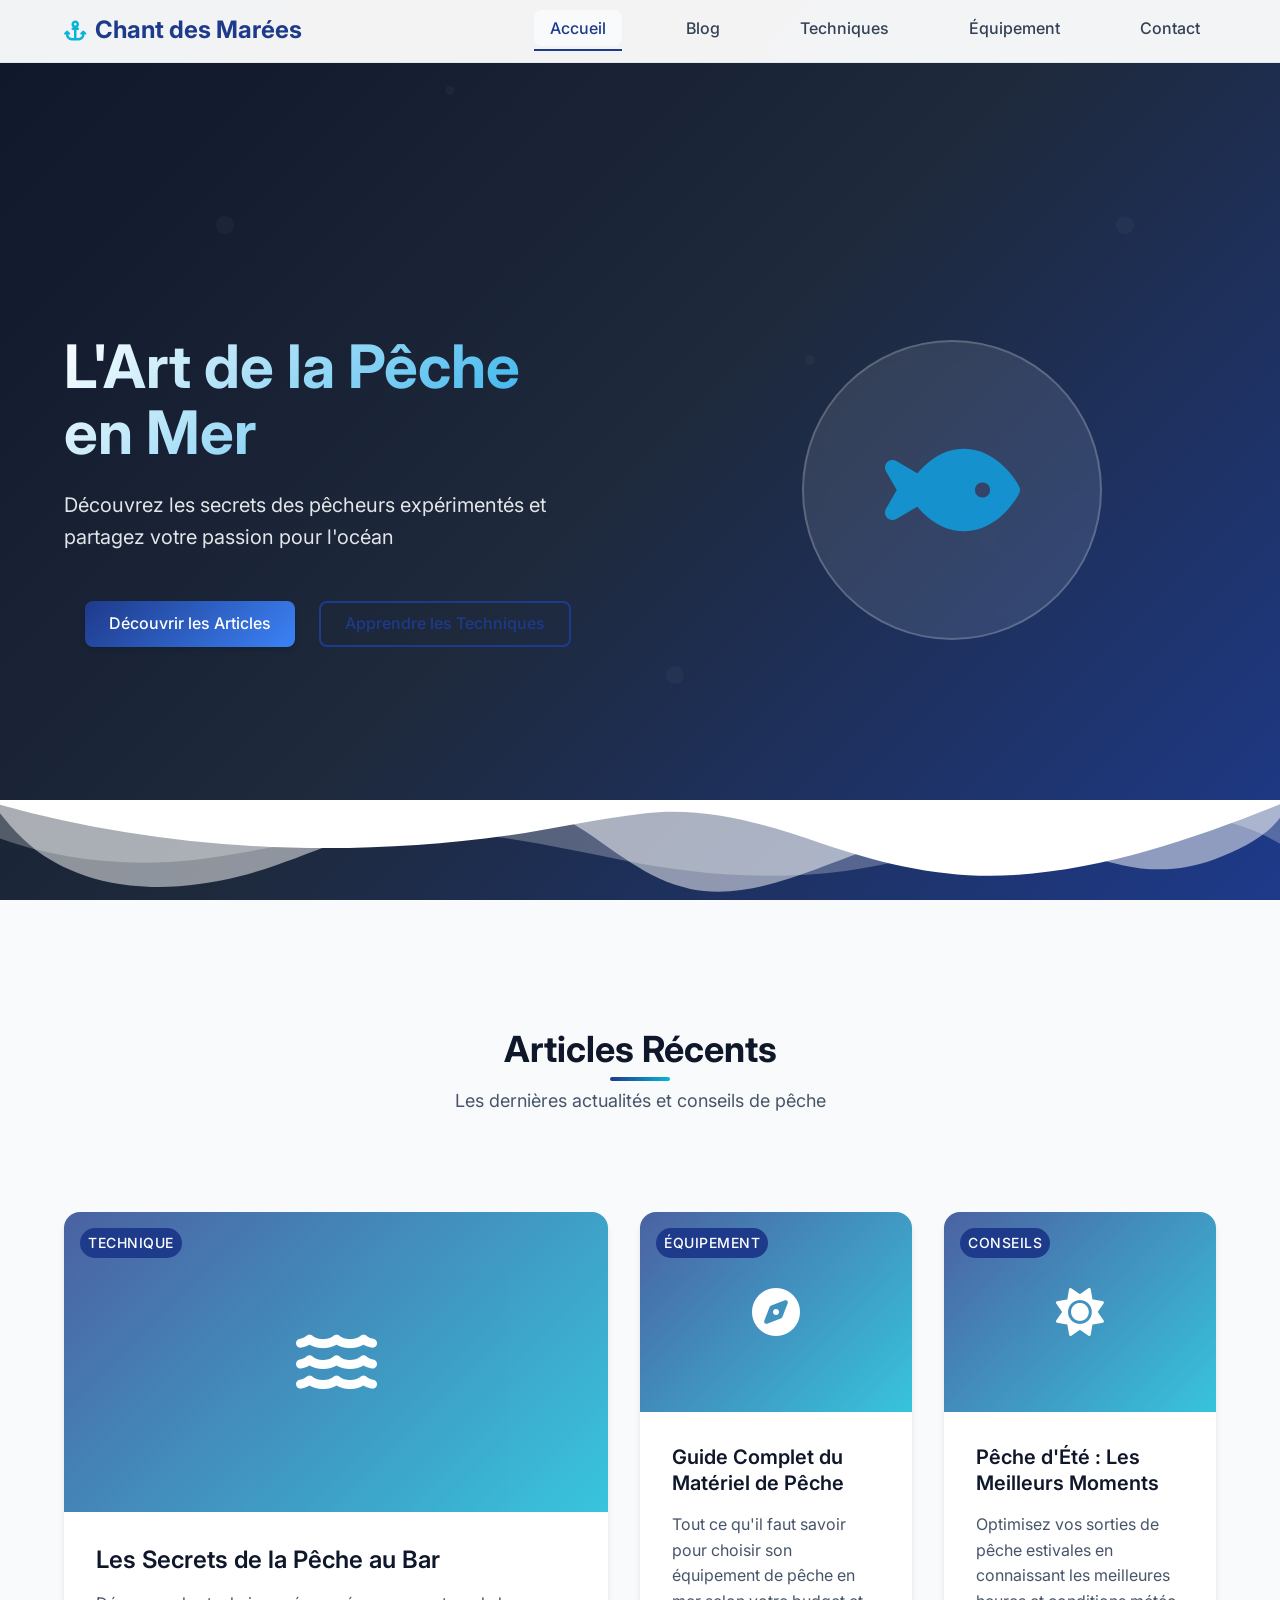
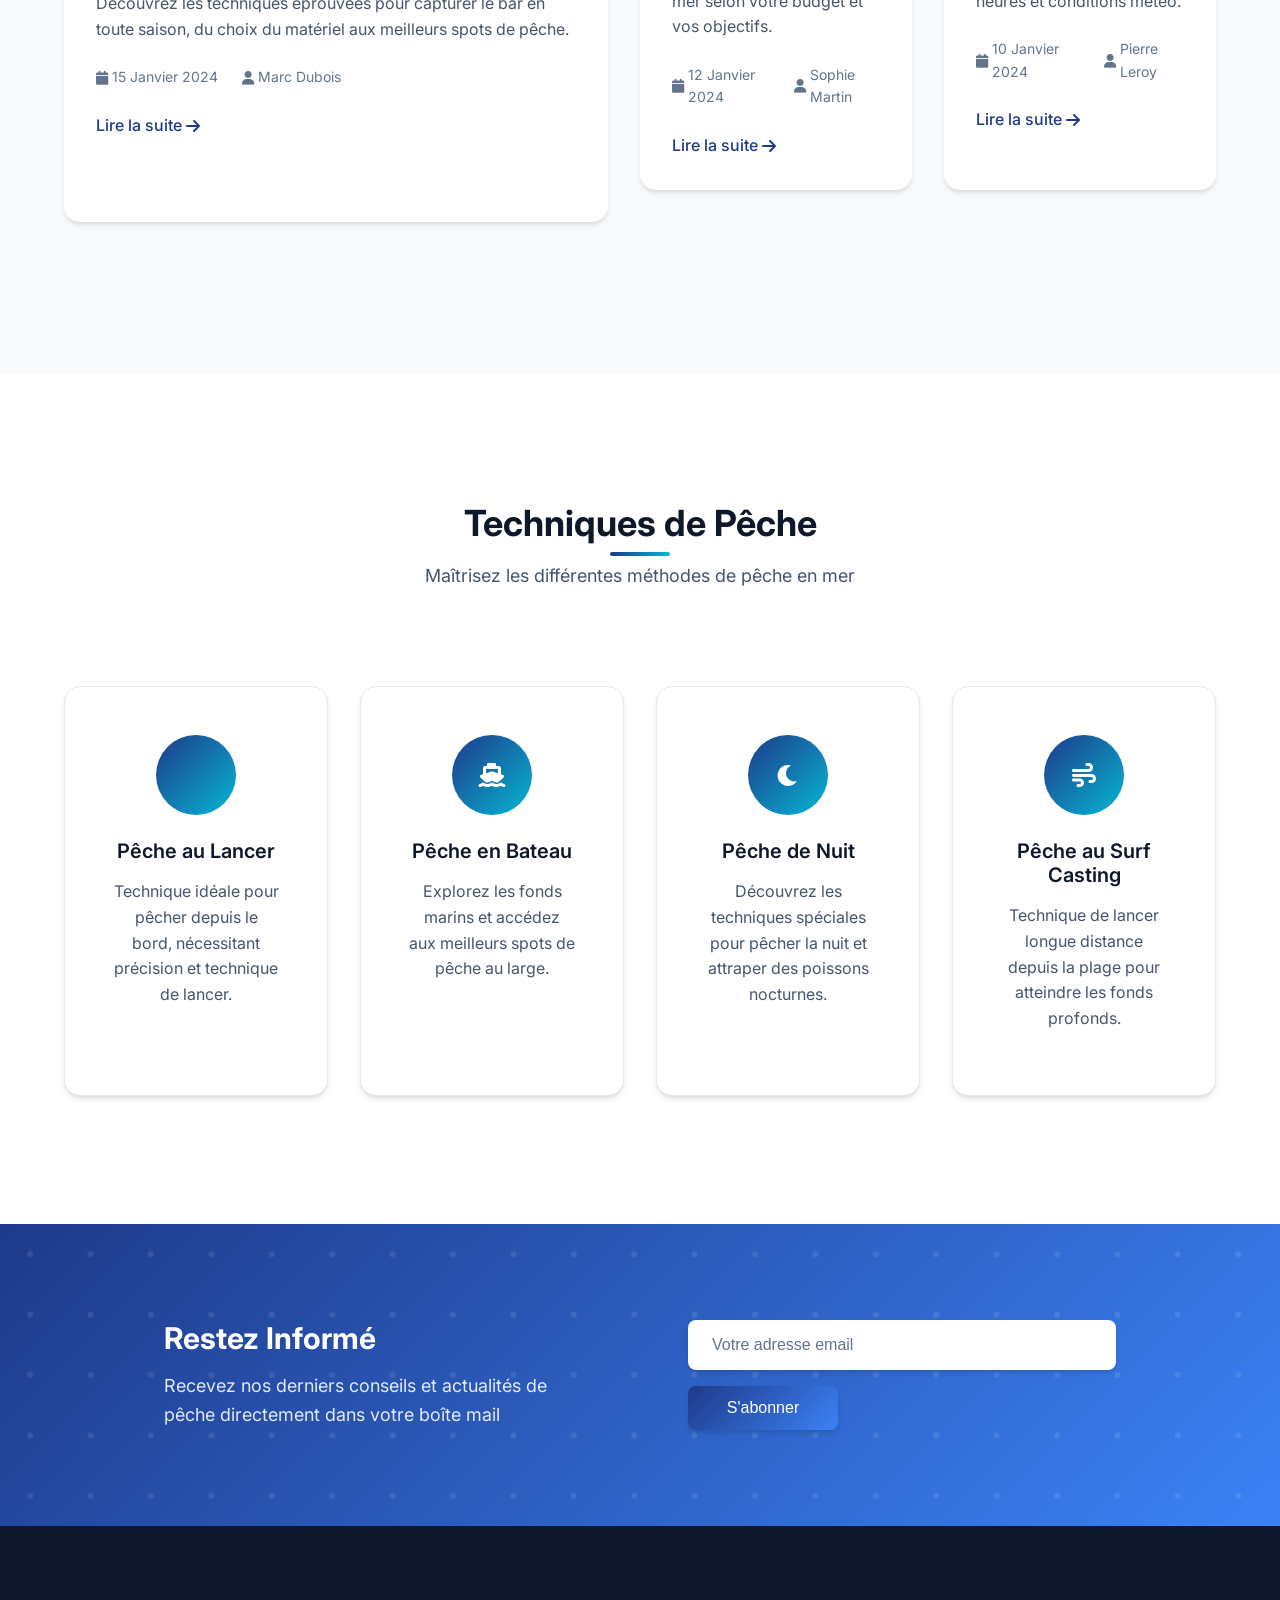
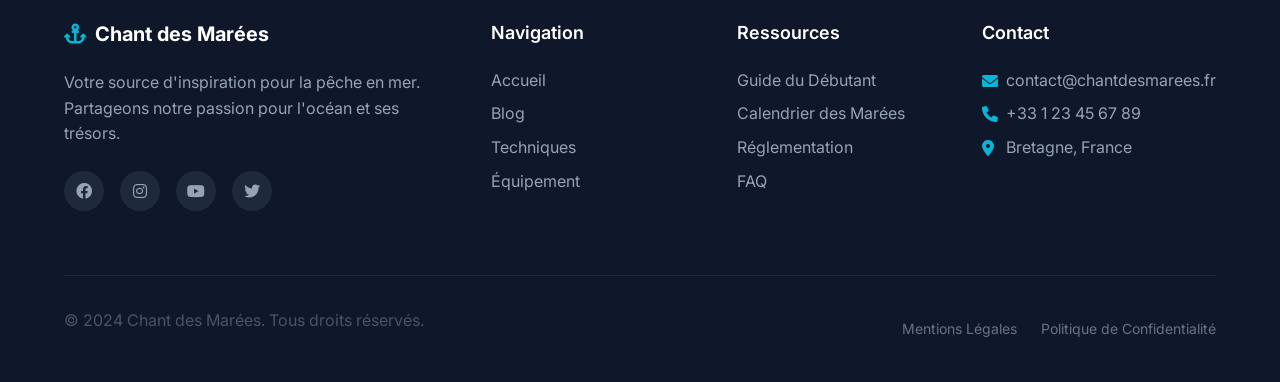
==== index.html @ 3571089d "feat: add simple blog page" ====
<!DOCTYPE html>
<html lang="fr">
<head>
    <meta charset="UTF-8">
    <meta name="viewport" content="width=device-width, initial-scale=1.0">
    <title>Chant des Marées - Blog de Pêche</title>
    <meta name="description" content="Découvrez les secrets de la pêche en mer avec Chant des Marées. Conseils, techniques et récits de pêche pour tous les passionnés.">
    <link rel="stylesheet" href="css/main.css">
    <link rel="stylesheet" href="css/components.css">
    <link rel="stylesheet" href="css/responsive.css">
    <link href="https://fonts.googleapis.com/css2?family=Inter:wght@300;400;500;600;700&display=swap" rel="stylesheet">
    <link rel="stylesheet" href="https://cdnjs.cloudflare.com/ajax/libs/font-awesome/6.0.0/css/all.min.css">
</head>
<body>
    <!-- Header -->
    <header class="header">
        <nav class="navbar">
            <div class="nav-container">
                <div class="nav-logo">
                    <h1><i class="fas fa-anchor"></i> Chant des Marées</h1>
                </div>
                <ul class="nav-menu">
                    <li class="nav-item">
                        <a href="#accueil" class="nav-link active">Accueil</a>
                    </li>
                    <li class="nav-item">
                        <a href="blog.html" class="nav-link">Blog</a>
                    </li>
                    <li class="nav-item">
                        <a href="#techniques" class="nav-link">Techniques</a>
                    </li>
                    <li class="nav-item">
                        <a href="#equipement" class="nav-link">Équipement</a>
                    </li>
                    <li class="nav-item">
                        <a href="#contact" class="nav-link">Contact</a>
                    </li>
                </ul>
                <div class="hamburger">
                    <span class="bar"></span>
                    <span class="bar"></span>
                    <span class="bar"></span>
                </div>
            </div>
        </nav>
    </header>

    <!-- Hero Section -->
    <section id="accueil" class="hero">
        <div class="hero-content">
            <div class="hero-text">
                <h2 class="hero-title">L'Art de la Pêche en Mer</h2>
                <p class="hero-subtitle">Découvrez les secrets des pêcheurs expérimentés et partagez votre passion pour l'océan</p>
                <div class="hero-buttons">
                    <a href="#articles" class="btn btn-primary">Découvrir les Articles</a>
                    <a href="#techniques" class="btn btn-secondary">Apprendre les Techniques</a>
                </div>
            </div>
            <div class="hero-image">
                <div class="hero-placeholder">
                    <i class="fas fa-fish"></i>
                </div>
            </div>
        </div>
        <div class="hero-waves">
            <svg viewBox="0 0 1200 120" preserveAspectRatio="none">
                <path d="M0,0V46.29c47.79,22.2,103.59,32.17,158,28,70.36-5.37,136.33-33.31,206.8-37.5C438.64,32.43,512.34,53.67,583,72.05c69.27,18,138.3,24.88,209.4,13.08,36.15-6,69.85-17.84,104.45-29.34C989.49,25,1113-14.29,1200,52.47V0Z" opacity=".25"></path>
                <path d="M0,0V15.81C13,36.92,27.64,56.86,47.69,72.05,99.41,111.27,165,111,224.58,91.58c31.15-10.15,60.09-26.07,89.67-39.8,40.92-19,84.73-46,130.83-49.67,36.26-2.85,70.9,9.42,98.6,31.56,31.77,25.39,62.32,62,103.63,73,40.44,10.79,81.35-6.69,119.13-24.28s75.16-39,116.92-43.05c59.73-5.85,113.28,22.88,168.9,38.84,30.2,8.66,59,6.17,87.09-7.5,22.43-10.89,48-26.93,60.65-49.24V0Z" opacity=".5"></path>
                <path d="M0,0V5.63C149.93,59,314.09,71.32,475.83,42.57c43-7.64,84.23-20.12,127.61-26.46,59-8.63,112.48,12.24,165.56,35.4C827.93,77.22,886,95.24,951.2,90c86.53-7,172.46-45.71,248.8-84.81V0Z"></path>
            </svg>
        </div>
    </section>

    <!-- Featured Articles Section -->
    <section id="articles" class="featured-articles">
        <div class="container">
            <div class="section-header">
                <h2 class="section-title">Articles Récents</h2>
                <p class="section-subtitle">Les dernières actualités et conseils de pêche</p>
            </div>
            
            <div class="articles-grid">
                <article class="article-card featured">
                    <div class="article-image">
                        <div class="image-placeholder">
                            <i class="fas fa-water"></i>
                        </div>
                        <div class="article-category">Technique</div>
                    </div>
                    <div class="article-content">
                        <h3 class="article-title">Les Secrets de la Pêche au Bar</h3>
                        <p class="article-excerpt">Découvrez les techniques éprouvées pour capturer le bar en toute saison, du choix du matériel aux meilleurs spots de pêche.</p>
                        <div class="article-meta">
                            <span class="article-date"><i class="fas fa-calendar"></i> 15 Janvier 2024</span>
                            <span class="article-author"><i class="fas fa-user"></i> Marc Dubois</span>
                        </div>
                        <a href="#" class="article-link">Lire la suite <i class="fas fa-arrow-right"></i></a>
                    </div>
                </article>

                <article class="article-card">
                    <div class="article-image">
                        <div class="image-placeholder">
                            <i class="fas fa-compass"></i>
                        </div>
                        <div class="article-category">Équipement</div>
                    </div>
                    <div class="article-content">
                        <h3 class="article-title">Guide Complet du Matériel de Pêche</h3>
                        <p class="article-excerpt">Tout ce qu'il faut savoir pour choisir son équipement de pêche en mer selon votre budget et vos objectifs.</p>
                        <div class="article-meta">
                            <span class="article-date"><i class="fas fa-calendar"></i> 12 Janvier 2024</span>
                            <span class="article-author"><i class="fas fa-user"></i> Sophie Martin</span>
                        </div>
                        <a href="#" class="article-link">Lire la suite <i class="fas fa-arrow-right"></i></a>
                    </div>
                </article>

                <article class="article-card">
                    <div class="article-image">
                        <div class="image-placeholder">
                            <i class="fas fa-sun"></i>
                        </div>
                        <div class="article-category">Conseils</div>
                    </div>
                    <div class="article-content">
                        <h3 class="article-title">Pêche d'Été : Les Meilleurs Moments</h3>
                        <p class="article-excerpt">Optimisez vos sorties de pêche estivales en connaissant les meilleures heures et conditions météo.</p>
                        <div class="article-meta">
                            <span class="article-date"><i class="fas fa-calendar"></i> 10 Janvier 2024</span>
                            <span class="article-author"><i class="fas fa-user"></i> Pierre Leroy</span>
                        </div>
                        <a href="#" class="article-link">Lire la suite <i class="fas fa-arrow-right"></i></a>
                    </div>
                </article>
            </div>
        </div>
    </section>

    <!-- Techniques Section -->
    <section id="techniques" class="techniques">
        <div class="container">
            <div class="section-header">
                <h2 class="section-title">Techniques de Pêche</h2>
                <p class="section-subtitle">Maîtrisez les différentes méthodes de pêche en mer</p>
            </div>
            
            <div class="techniques-grid">
                <div class="technique-card">
                    <div class="technique-icon">
                        <i class="fas fa-fishing-rod"></i>
                    </div>
                    <h3 class="technique-title">Pêche au Lancer</h3>
                    <p class="technique-description">Technique idéale pour pêcher depuis le bord, nécessitant précision et technique de lancer.</p>
                </div>
                
                <div class="technique-card">
                    <div class="technique-icon">
                        <i class="fas fa-ship"></i>
                    </div>
                    <h3 class="technique-title">Pêche en Bateau</h3>
                    <p class="technique-description">Explorez les fonds marins et accédez aux meilleurs spots de pêche au large.</p>
                </div>
                
                <div class="technique-card">
                    <div class="technique-icon">
                        <i class="fas fa-moon"></i>
                    </div>
                    <h3 class="technique-title">Pêche de Nuit</h3>
                    <p class="technique-description">Découvrez les techniques spéciales pour pêcher la nuit et attraper des poissons nocturnes.</p>
                </div>
                
                <div class="technique-card">
                    <div class="technique-icon">
                        <i class="fas fa-wind"></i>
                    </div>
                    <h3 class="technique-title">Pêche au Surf Casting</h3>
                    <p class="technique-description">Technique de lancer longue distance depuis la plage pour atteindre les fonds profonds.</p>
                </div>
            </div>
        </div>
    </section>

    <!-- Newsletter Section -->
    <section class="newsletter">
        <div class="container">
            <div class="newsletter-content">
                <div class="newsletter-text">
                    <h2 class="newsletter-title">Restez Informé</h2>
                    <p class="newsletter-subtitle">Recevez nos derniers conseils et actualités de pêche directement dans votre boîte mail</p>
                </div>
                <form class="newsletter-form">
                    <input type="email" placeholder="Votre adresse email" class="newsletter-input" required>
                    <button type="submit" class="btn btn-primary">S'abonner</button>
                </form>
            </div>
        </div>
    </section>

    <!-- Footer -->
    <footer class="footer">
        <div class="container">
            <div class="footer-content">
                <div class="footer-section">
                    <h3 class="footer-title"><i class="fas fa-anchor"></i> Chant des Marées</h3>
                    <p class="footer-description">Votre source d'inspiration pour la pêche en mer. Partageons notre passion pour l'océan et ses trésors.</p>
                    <div class="social-links">
                        <a href="#" class="social-link"><i class="fab fa-facebook"></i></a>
                        <a href="#" class="social-link"><i class="fab fa-instagram"></i></a>
                        <a href="#" class="social-link"><i class="fab fa-youtube"></i></a>
                        <a href="#" class="social-link"><i class="fab fa-twitter"></i></a>
                    </div>
                </div>
                
                <div class="footer-section">
                    <h4 class="footer-subtitle">Navigation</h4>
                    <ul class="footer-links">
                        <li><a href="#accueil">Accueil</a></li>
                        <li><a href="blog.html">Blog</a></li>
                        <li><a href="#techniques">Techniques</a></li>
                        <li><a href="#equipement">Équipement</a></li>
                    </ul>
                </div>
                
                <div class="footer-section">
                    <h4 class="footer-subtitle">Ressources</h4>
                    <ul class="footer-links">
                        <li><a href="#">Guide du Débutant</a></li>
                        <li><a href="#">Calendrier des Marées</a></li>
                        <li><a href="#">Réglementation</a></li>
                        <li><a href="#">FAQ</a></li>
                    </ul>
                </div>
                
                <div class="footer-section">
                    <h4 class="footer-subtitle">Contact</h4>
                    <div class="contact-info">
                        <p><i class="fas fa-envelope"></i> contact@chantdesmarees.fr</p>
                        <p><i class="fas fa-phone"></i> +33 1 23 45 67 89</p>
                        <p><i class="fas fa-map-marker-alt"></i> Bretagne, France</p>
                    </div>
                </div>
            </div>
            
            <div class="footer-bottom">
                <p>&copy; 2024 Chant des Marées. Tous droits réservés.</p>
                <div class="footer-legal">
                    <a href="#">Mentions Légales</a>
                    <a href="#">Politique de Confidentialité</a>
                </div>
            </div>
        </div>
    </footer>

    <script src="js/main.js"></script>
</body>
</html>
---- css/main.css ----
/* ========================================
   CHANT DES MARÉES - STYLES PRINCIPAUX
   ======================================== */

/* Variables CSS */
:root {
    /* Couleurs principales */
    --primary-color: #1e3a8a;
    --primary-dark: #1e40af;
    --primary-light: #3b82f6;
    --secondary-color: #0ea5e9;
    --accent-color: #06b6d4;
    
    /* Couleurs de l'océan */
    --ocean-blue: #0f172a;
    --ocean-light: #1e293b;
    --wave-blue: #0ea5e9;
    --foam-white: #f8fafc;
    
    /* Couleurs neutres */
    --white: #ffffff;
    --gray-50: #f8fafc;
    --gray-100: #f1f5f9;
    --gray-200: #e2e8f0;
    --gray-300: #cbd5e1;
    --gray-400: #94a3b8;
    --gray-500: #64748b;
    --gray-600: #475569;
    --gray-700: #334155;
    --gray-800: #1e293b;
    --gray-900: #0f172a;
    
    /* Couleurs d'état */
    --success: #10b981;
    --warning: #f59e0b;
    --error: #ef4444;
    --info: #3b82f6;
    
    /* Typographie */
    --font-family: 'Inter', -apple-system, BlinkMacSystemFont, 'Segoe UI', Roboto, sans-serif;
    --font-size-xs: 0.75rem;
    --font-size-sm: 0.875rem;
    --font-size-base: 1rem;
    --font-size-lg: 1.125rem;
    --font-size-xl: 1.25rem;
    --font-size-2xl: 1.5rem;
    --font-size-3xl: 1.875rem;
    --font-size-4xl: 2.25rem;
    --font-size-5xl: 3rem;
    --font-size-6xl: 3.75rem;
    
    /* Espacements */
    --spacing-xs: 0.25rem;
    --spacing-sm: 0.5rem;
    --spacing-md: 1rem;
    --spacing-lg: 1.5rem;
    --spacing-xl: 2rem;
    --spacing-2xl: 3rem;
    --spacing-3xl: 4rem;
    --spacing-4xl: 6rem;
    --spacing-5xl: 8rem;
    
    /* Bordures */
    --border-radius-sm: 0.375rem;
    --border-radius-md: 0.5rem;
    --border-radius-lg: 0.75rem;
    --border-radius-xl: 1rem;
    --border-radius-2xl: 1.5rem;
    --border-radius-full: 9999px;
    
    /* Ombres */
    --shadow-sm: 0 1px 2px 0 rgb(0 0 0 / 0.05);
    --shadow-md: 0 4px 6px -1px rgb(0 0 0 / 0.1), 0 2px 4px -2px rgb(0 0 0 / 0.1);
    --shadow-lg: 0 10px 15px -3px rgb(0 0 0 / 0.1), 0 4px 6px -4px rgb(0 0 0 / 0.1);
    --shadow-xl: 0 20px 25px -5px rgb(0 0 0 / 0.1), 0 8px 10px -6px rgb(0 0 0 / 0.1);
    --shadow-2xl: 0 25px 50px -12px rgb(0 0 0 / 0.25);
    
    /* Transitions */
    --transition-fast: 150ms ease-in-out;
    --transition-normal: 300ms ease-in-out;
    --transition-slow: 500ms ease-in-out;
    
    /* Z-index */
    --z-dropdown: 1000;
    --z-sticky: 1020;
    --z-fixed: 1030;
    --z-modal: 1040;
    --z-popover: 1050;
    --z-tooltip: 1060;
}

/* Reset et base */
* {
    margin: 0;
    padding: 0;
    box-sizing: border-box;
}

html {
    scroll-behavior: smooth;
    font-size: 16px;
}

body {
    font-family: var(--font-family);
    font-size: var(--font-size-base);
    line-height: 1.6;
    color: var(--gray-800);
    background-color: var(--white);
    overflow-x: hidden;
}

/* Typographie */
h1, h2, h3, h4, h5, h6 {
    font-weight: 600;
    line-height: 1.2;
    color: var(--gray-900);
    margin-bottom: var(--spacing-md);
}

h1 {
    font-size: var(--font-size-4xl);
    font-weight: 700;
}

h2 {
    font-size: var(--font-size-3xl);
    font-weight: 600;
}

h3 {
    font-size: var(--font-size-2xl);
    font-weight: 600;
}

h4 {
    font-size: var(--font-size-xl);
    font-weight: 500;
}

h5 {
    font-size: var(--font-size-lg);
    font-weight: 500;
}

h6 {
    font-size: var(--font-size-base);
    font-weight: 500;
}

p {
    margin-bottom: var(--spacing-md);
    color: var(--gray-600);
}

a {
    color: var(--primary-color);
    text-decoration: none;
    transition: color var(--transition-fast);
}

a:hover {
    color: var(--primary-dark);
}

/* Images */
img {
    max-width: 100%;
    height: auto;
    display: block;
}

/* Listes */
ul, ol {
    margin-bottom: var(--spacing-md);
    padding-left: var(--spacing-lg);
}

li {
    margin-bottom: var(--spacing-xs);
}

/* Boutons */
.btn {
    display: inline-flex;
    align-items: center;
    justify-content: center;
    padding: var(--spacing-sm) var(--spacing-lg);
    font-size: var(--font-size-base);
    font-weight: 500;
    text-align: center;
    text-decoration: none;
    border: none;
    border-radius: var(--border-radius-md);
    cursor: pointer;
    transition: all var(--transition-fast);
    gap: var(--spacing-sm);
    min-height: 44px;
}

.btn-primary {
    background: linear-gradient(135deg, var(--primary-color), var(--primary-light));
    color: var(--white);
    box-shadow: var(--shadow-md);
}

.btn-primary:hover {
    background: linear-gradient(135deg, var(--primary-dark), var(--primary-color));
    transform: translateY(-2px);
    box-shadow: var(--shadow-lg);
    color: var(--white);
}

.btn-secondary {
    background: transparent;
    color: var(--primary-color);
    border: 2px solid var(--primary-color);
}

.btn-secondary:hover {
    background: var(--primary-color);
    color: var(--white);
    transform: translateY(-2px);
    box-shadow: var(--shadow-md);
}

.btn-outline {
    background: transparent;
    color: var(--gray-600);
    border: 1px solid var(--gray-300);
}

.btn-outline:hover {
    background: var(--gray-50);
    color: var(--gray-800);
    border-color: var(--gray-400);
}

/* Container */
.container {
    max-width: 1200px;
    margin: 0 auto;
    padding: 0 var(--spacing-lg);
}

/* Sections */
.section {
    padding: var(--spacing-4xl) 0;
}

.section-header {
    text-align: center;
    margin-bottom: var(--spacing-4xl);
    max-width: 600px;
    margin-left: auto;
    margin-right: auto;
}

.section-title {
    font-size: var(--font-size-4xl);
    font-weight: 700;
    color: var(--gray-900);
    margin-bottom: var(--spacing-md);
    position: relative;
}

.section-title::after {
    content: '';
    position: absolute;
    bottom: -10px;
    left: 50%;
    transform: translateX(-50%);
    width: 60px;
    height: 4px;
    background: linear-gradient(90deg, var(--primary-color), var(--accent-color));
    border-radius: var(--border-radius-full);
}

.section-subtitle {
    font-size: var(--font-size-lg);
    color: var(--gray-600);
    margin-bottom: 0;
}

/* Grilles */
.grid {
    display: grid;
    gap: var(--spacing-xl);
}

.grid-2 {
    grid-template-columns: repeat(2, 1fr);
}

.grid-3 {
    grid-template-columns: repeat(3, 1fr);
}

.grid-4 {
    grid-template-columns: repeat(4, 1fr);
}

/* Utilitaires */
.text-center {
    text-align: center;
}

.text-left {
    text-align: left;
}

.text-right {
    text-align: right;
}

.mb-0 { margin-bottom: 0; }
.mb-1 { margin-bottom: var(--spacing-xs); }
.mb-2 { margin-bottom: var(--spacing-sm); }
.mb-3 { margin-bottom: var(--spacing-md); }
.mb-4 { margin-bottom: var(--spacing-lg); }
.mb-5 { margin-bottom: var(--spacing-xl); }

.mt-0 { margin-top: 0; }
.mt-1 { margin-top: var(--spacing-xs); }
.mt-2 { margin-top: var(--spacing-sm); }
.mt-3 { margin-top: var(--spacing-md); }
.mt-4 { margin-top: var(--spacing-lg); }
.mt-5 { margin-top: var(--spacing-xl); }

.p-0 { padding: 0; }
.p-1 { padding: var(--spacing-xs); }
.p-2 { padding: var(--spacing-sm); }
.p-3 { padding: var(--spacing-md); }
.p-4 { padding: var(--spacing-lg); }
.p-5 { padding: var(--spacing-xl); }

/* Animations */
@keyframes fadeInUp {
    from {
        opacity: 0;
        transform: translateY(30px);
    }
    to {
        opacity: 1;
        transform: translateY(0);
    }
}

@keyframes fadeInLeft {
    from {
        opacity: 0;
        transform: translateX(-30px);
    }
    to {
        opacity: 1;
        transform: translateX(0);
    }
}

@keyframes fadeInRight {
    from {
        opacity: 0;
        transform: translateX(30px);
    }
    to {
        opacity: 1;
        transform: translateX(0);
    }
}

@keyframes pulse {
    0%, 100% {
        transform: scale(1);
    }
    50% {
        transform: scale(1.05);
    }
}

@keyframes float {
    0%, 100% {
        transform: translateY(0px);
    }
    50% {
        transform: translateY(-10px);
    }
}

.animate-fadeInUp {
    animation: fadeInUp 0.6s ease-out;
}

.animate-fadeInLeft {
    animation: fadeInLeft 0.6s ease-out;
}

.animate-fadeInRight {
    animation: fadeInRight 0.6s ease-out;
}

.animate-pulse {
    animation: pulse 2s infinite;
}

.animate-float {
    animation: float 3s ease-in-out infinite;
}

/* Scrollbar personnalisée */
::-webkit-scrollbar {
    width: 8px;
}

::-webkit-scrollbar-track {
    background: var(--gray-100);
}

::-webkit-scrollbar-thumb {
    background: var(--primary-color);
    border-radius: var(--border-radius-full);
}

::-webkit-scrollbar-thumb:hover {
    background: var(--primary-dark);
}

/* Focus visible */
*:focus-visible {
    outline: 2px solid var(--primary-color);
    outline-offset: 2px;
}

/* Sélection de texte */
::selection {
    background: var(--primary-color);
    color: var(--white);
}

::-moz-selection {
    background: var(--primary-color);
    color: var(--white);
}
---- css/components.css ----
/* ========================================
   CHANT DES MARÉES - COMPOSANTS
   ======================================== */

/* Header et Navigation */
.header {
    position: fixed;
    top: 0;
    left: 0;
    right: 0;
    z-index: var(--z-fixed);
    background: rgba(255, 255, 255, 0.95);
    backdrop-filter: blur(10px);
    border-bottom: 1px solid var(--gray-200);
    transition: all var(--transition-normal);
}

.header.scrolled {
    background: rgba(255, 255, 255, 0.98);
    box-shadow: var(--shadow-lg);
}

.navbar {
    padding: var(--spacing-md) 0;
}

.nav-container {
    display: flex;
    align-items: center;
    justify-content: space-between;
    max-width: 1200px;
    margin: 0 auto;
    padding: 0 var(--spacing-lg);
}

.nav-logo h1 {
    font-size: var(--font-size-2xl);
    font-weight: 700;
    color: var(--primary-color);
    margin: 0;
    display: flex;
    align-items: center;
    gap: var(--spacing-sm);
}

.nav-logo i {
    color: var(--accent-color);
    font-size: var(--font-size-xl);
}

.nav-menu {
    display: flex;
    list-style: none;
    margin: 0;
    padding: 0;
    gap: var(--spacing-xl);
}

.nav-item {
    position: relative;
}

.nav-link {
    font-weight: 500;
    color: var(--gray-700);
    padding: var(--spacing-sm) var(--spacing-md);
    border-radius: var(--border-radius-md);
    transition: all var(--transition-fast);
    position: relative;
}

.nav-link:hover,
.nav-link.active {
    color: var(--primary-color);
    background: var(--gray-50);
}

.nav-link::after {
    content: '';
    position: absolute;
    bottom: -5px;
    left: 50%;
    transform: translateX(-50%);
    width: 0;
    height: 2px;
    background: var(--primary-color);
    transition: width var(--transition-fast);
}

.nav-link:hover::after,
.nav-link.active::after {
    width: 100%;
}

.hamburger {
    display: none;
    flex-direction: column;
    cursor: pointer;
    gap: 4px;
}

.bar {
    width: 25px;
    height: 3px;
    background: var(--gray-700);
    border-radius: var(--border-radius-full);
    transition: all var(--transition-fast);
}

/* Hero Section */
.hero {
    min-height: 100vh;
    background: linear-gradient(135deg, var(--ocean-blue) 0%, var(--ocean-light) 50%, var(--primary-color) 100%);
    display: flex;
    align-items: center;
    position: relative;
    overflow: hidden;
    padding-top: 80px;
}

.hero::before {
    content: '';
    position: absolute;
    top: 0;
    left: 0;
    right: 0;
    bottom: 0;
    background: url('data:image/svg+xml,<svg xmlns="http://www.w3.org/2000/svg" viewBox="0 0 100 100"><defs><pattern id="grain" width="100" height="100" patternUnits="userSpaceOnUse"><circle cx="25" cy="25" r="1" fill="%23ffffff" opacity="0.1"/><circle cx="75" cy="75" r="1" fill="%23ffffff" opacity="0.1"/><circle cx="50" cy="10" r="0.5" fill="%23ffffff" opacity="0.1"/><circle cx="10" cy="60" r="0.5" fill="%23ffffff" opacity="0.1"/><circle cx="90" cy="40" r="0.5" fill="%23ffffff" opacity="0.1"/></pattern></defs><rect width="100" height="100" fill="url(%23grain)"/></svg>');
    opacity: 0.3;
}

.hero-content {
    display: grid;
    grid-template-columns: 1fr 1fr;
    gap: var(--spacing-4xl);
    align-items: center;
    max-width: 1200px;
    margin: 0 auto;
    padding: 0 var(--spacing-lg);
    position: relative;
    z-index: 2;
}

.hero-text {
    color: var(--white);
}

.hero-title {
    font-size: var(--font-size-5xl);
    font-weight: 700;
    margin-bottom: var(--spacing-lg);
    line-height: 1.1;
    background: linear-gradient(135deg, var(--white), var(--wave-blue));
    -webkit-background-clip: text;
    -webkit-text-fill-color: transparent;
    background-clip: text;
}

.hero-subtitle {
    font-size: var(--font-size-xl);
    color: var(--foam-white);
    margin-bottom: var(--spacing-2xl);
    line-height: 1.6;
    opacity: 0.9;
}

.hero-buttons {
    display: flex;
    gap: var(--spacing-lg);
    flex-wrap: wrap;
}

.hero-image {
    display: flex;
    justify-content: center;
    align-items: center;
}

.hero-placeholder {
    width: 300px;
    height: 300px;
    background: rgba(255, 255, 255, 0.1);
    border-radius: 50%;
    display: flex;
    align-items: center;
    justify-content: center;
    backdrop-filter: blur(10px);
    border: 2px solid rgba(255, 255, 255, 0.2);
    animation: float 6s ease-in-out infinite;
}

.hero-placeholder i {
    font-size: 120px;
    color: var(--wave-blue);
    opacity: 0.8;
}

.hero-waves {
    position: absolute;
    bottom: 0;
    left: 0;
    width: 100%;
    height: 100px;
    overflow: hidden;
    z-index: 1;
}

.hero-waves svg {
    position: absolute;
    bottom: 0;
    left: 0;
    width: 100%;
    height: 100%;
    fill: var(--white);
}

/* Articles */
.featured-articles {
    padding: var(--spacing-5xl) 0;
    background: var(--gray-50);
}

.articles-grid {
    display: grid;
    grid-template-columns: 2fr 1fr 1fr;
    gap: var(--spacing-xl);
    margin-top: var(--spacing-3xl);
}

.article-card {
    background: var(--white);
    border-radius: var(--border-radius-xl);
    overflow: hidden;
    box-shadow: var(--shadow-md);
    transition: all var(--transition-normal);
    position: relative;
}

.article-card:hover {
    transform: translateY(-8px);
    box-shadow: var(--shadow-2xl);
}

.article-card.featured {
    grid-row: span 2;
}

.article-image {
    position: relative;
    height: 200px;
    overflow: hidden;
}

.article-card.featured .article-image {
    height: 300px;
}

.image-placeholder {
    width: 100%;
    height: 100%;
    background: linear-gradient(135deg, var(--primary-color), var(--accent-color));
    display: flex;
    align-items: center;
    justify-content: center;
    color: var(--white);
    font-size: 48px;
    opacity: 0.8;
}

.article-card.featured .image-placeholder {
    font-size: 72px;
}

.article-category {
    position: absolute;
    top: var(--spacing-md);
    left: var(--spacing-md);
    background: var(--primary-color);
    color: var(--white);
    padding: var(--spacing-xs) var(--spacing-sm);
    border-radius: var(--border-radius-full);
    font-size: var(--font-size-sm);
    font-weight: 500;
    text-transform: uppercase;
    letter-spacing: 0.5px;
}

.article-content {
    padding: var(--spacing-xl);
}

.article-title {
    font-size: var(--font-size-xl);
    font-weight: 600;
    color: var(--gray-900);
    margin-bottom: var(--spacing-md);
    line-height: 1.3;
}

.article-card.featured .article-title {
    font-size: var(--font-size-2xl);
}

.article-excerpt {
    color: var(--gray-600);
    margin-bottom: var(--spacing-lg);
    line-height: 1.6;
}

.article-meta {
    display: flex;
    gap: var(--spacing-lg);
    margin-bottom: var(--spacing-lg);
    font-size: var(--font-size-sm);
    color: var(--gray-500);
}

.article-meta span {
    display: flex;
    align-items: center;
    gap: var(--spacing-xs);
}

.article-link {
    color: var(--primary-color);
    font-weight: 500;
    display: inline-flex;
    align-items: center;
    gap: var(--spacing-xs);
    transition: all var(--transition-fast);
}

.article-link:hover {
    color: var(--primary-dark);
    transform: translateX(4px);
}

/* Techniques */
.techniques {
    padding: var(--spacing-5xl) 0;
    background: var(--white);
}

.techniques-grid {
    display: grid;
    grid-template-columns: repeat(auto-fit, minmax(280px, 1fr));
    gap: var(--spacing-xl);
    margin-top: var(--spacing-3xl);
}

.technique-card {
    background: var(--white);
    padding: var(--spacing-2xl);
    border-radius: var(--border-radius-xl);
    text-align: center;
    box-shadow: var(--shadow-md);
    border: 1px solid var(--gray-200);
    transition: all var(--transition-normal);
    position: relative;
    overflow: hidden;
}

.technique-card::before {
    content: '';
    position: absolute;
    top: 0;
    left: 0;
    right: 0;
    height: 4px;
    background: linear-gradient(90deg, var(--primary-color), var(--accent-color));
    transform: scaleX(0);
    transition: transform var(--transition-normal);
}

.technique-card:hover::before {
    transform: scaleX(1);
}

.technique-card:hover {
    transform: translateY(-8px);
    box-shadow: var(--shadow-xl);
    border-color: var(--primary-color);
}

.technique-icon {
    width: 80px;
    height: 80px;
    background: linear-gradient(135deg, var(--primary-color), var(--accent-color));
    border-radius: 50%;
    display: flex;
    align-items: center;
    justify-content: center;
    margin: 0 auto var(--spacing-lg);
    color: var(--white);
    font-size: var(--font-size-2xl);
    transition: all var(--transition-normal);
}

.technique-card:hover .technique-icon {
    transform: scale(1.1);
    box-shadow: var(--shadow-lg);
}

.technique-title {
    font-size: var(--font-size-xl);
    font-weight: 600;
    color: var(--gray-900);
    margin-bottom: var(--spacing-md);
}

.technique-description {
    color: var(--gray-600);
    line-height: 1.6;
}

/* Newsletter */
.newsletter {
    background: linear-gradient(135deg, var(--primary-color), var(--primary-light));
    padding: var(--spacing-4xl) 0;
    position: relative;
    overflow: hidden;
}

.newsletter::before {
    content: '';
    position: absolute;
    top: 0;
    left: 0;
    right: 0;
    bottom: 0;
    background: url('data:image/svg+xml,<svg xmlns="http://www.w3.org/2000/svg" viewBox="0 0 100 100"><defs><pattern id="dots" width="20" height="20" patternUnits="userSpaceOnUse"><circle cx="10" cy="10" r="1" fill="%23ffffff" opacity="0.1"/></pattern></defs><rect width="100" height="100" fill="url(%23dots)"/></svg>');
}

.newsletter-content {
    display: grid;
    grid-template-columns: 1fr 1fr;
    gap: var(--spacing-4xl);
    align-items: center;
    max-width: 1000px;
    margin: 0 auto;
    padding: 0 var(--spacing-lg);
    position: relative;
    z-index: 2;
}

.newsletter-text {
    color: var(--white);
}

.newsletter-title {
    font-size: var(--font-size-3xl);
    font-weight: 700;
    margin-bottom: var(--spacing-md);
    color: var(--white);
}

.newsletter-subtitle {
    font-size: var(--font-size-lg);
    color: var(--foam-white);
    opacity: 0.9;
    margin-bottom: 0;
}

.newsletter-form {
    display: flex;
    gap: var(--spacing-md);
    flex-wrap: wrap;
}

.newsletter-input {
    flex: 1;
    min-width: 300px;
    padding: var(--spacing-md) var(--spacing-lg);
    border: none;
    border-radius: var(--border-radius-md);
    font-size: var(--font-size-base);
    background: var(--white);
    color: var(--gray-800);
    box-shadow: var(--shadow-md);
    transition: all var(--transition-fast);
}

.newsletter-input:focus {
    outline: none;
    box-shadow: var(--shadow-lg);
    transform: translateY(-2px);
}

.newsletter-input::placeholder {
    color: var(--gray-500);
}

/* Footer */
.footer {
    background: var(--gray-900);
    color: var(--gray-300);
    padding: var(--spacing-4xl) 0 var(--spacing-xl);
}

.footer-content {
    display: grid;
    grid-template-columns: 2fr 1fr 1fr 1fr;
    gap: var(--spacing-3xl);
    margin-bottom: var(--spacing-3xl);
}

.footer-section h3,
.footer-section h4 {
    color: var(--white);
    margin-bottom: var(--spacing-lg);
}

.footer-title {
    font-size: var(--font-size-xl);
    font-weight: 700;
    display: flex;
    align-items: center;
    gap: var(--spacing-sm);
    margin-bottom: var(--spacing-md);
}

.footer-title i {
    color: var(--accent-color);
}

.footer-description {
    color: var(--gray-400);
    line-height: 1.6;
    margin-bottom: var(--spacing-lg);
}

.footer-subtitle {
    font-size: var(--font-size-lg);
    font-weight: 600;
    color: var(--white);
    margin-bottom: var(--spacing-lg);
}

.footer-links {
    list-style: none;
    padding: 0;
    margin: 0;
}

.footer-links li {
    margin-bottom: var(--spacing-sm);
}

.footer-links a {
    color: var(--gray-400);
    transition: color var(--transition-fast);
}

.footer-links a:hover {
    color: var(--white);
}

.social-links {
    display: flex;
    gap: var(--spacing-md);
}

.social-link {
    width: 40px;
    height: 40px;
    background: var(--gray-800);
    border-radius: 50%;
    display: flex;
    align-items: center;
    justify-content: center;
    color: var(--gray-400);
    transition: all var(--transition-fast);
}

.social-link:hover {
    background: var(--primary-color);
    color: var(--white);
    transform: translateY(-2px);
}

.contact-info p {
    display: flex;
    align-items: center;
    gap: var(--spacing-sm);
    margin-bottom: var(--spacing-sm);
    color: var(--gray-400);
}

.contact-info i {
    color: var(--accent-color);
    width: 16px;
}

.footer-bottom {
    border-top: 1px solid var(--gray-800);
    padding-top: var(--spacing-xl);
    display: flex;
    justify-content: space-between;
    align-items: center;
    flex-wrap: wrap;
    gap: var(--spacing-md);
}

.footer-legal {
    display: flex;
    gap: var(--spacing-lg);
}

.footer-legal a {
    color: var(--gray-500);
    font-size: var(--font-size-sm);
    transition: color var(--transition-fast);
}

.footer-legal a:hover {
    color: var(--white);
}

/* Responsive Design */
@media (max-width: 1024px) {
    .hero-content {
        grid-template-columns: 1fr;
        text-align: center;
        gap: var(--spacing-2xl);
    }
    
    .articles-grid {
        grid-template-columns: 1fr 1fr;
    }
    
    .article-card.featured {
        grid-row: span 1;
    }
    
    .newsletter-content {
        grid-template-columns: 1fr;
        text-align: center;
        gap: var(--spacing-2xl);
    }
    
    .footer-content {
        grid-template-columns: 1fr 1fr;
        gap: var(--spacing-2xl);
    }
}

@media (max-width: 768px) {
    .nav-menu {
        position: fixed;
        left: -100%;
        top: 70px;
        flex-direction: column;
        background-color: var(--white);
        width: 100%;
        text-align: center;
        transition: 0.3s;
        box-shadow: var(--shadow-lg);
        padding: var(--spacing-xl) 0;
        gap: var(--spacing-lg);
    }
    
    .nav-menu.active {
        left: 0;
    }
    
    .hamburger {
        display: flex;
    }
    
    .hamburger.active .bar:nth-child(2) {
        opacity: 0;
    }
    
    .hamburger.active .bar:nth-child(1) {
        transform: translateY(7px) rotate(45deg);
    }
    
    .hamburger.active .bar:nth-child(3) {
        transform: translateY(-7px) rotate(-45deg);
    }
    
    .hero-title {
        font-size: var(--font-size-4xl);
    }
    
    .hero-buttons {
        justify-content: center;
    }
    
    .articles-grid {
        grid-template-columns: 1fr;
    }
    
    .techniques-grid {
        grid-template-columns: 1fr;
    }
    
    .newsletter-form {
        flex-direction: column;
    }
    
    .newsletter-input {
        min-width: auto;
    }
    
    .footer-content {
        grid-template-columns: 1fr;
        text-align: center;
    }
    
    .footer-bottom {
        flex-direction: column;
        text-align: center;
    }
}

@media (max-width: 480px) {
    .container {
        padding: 0 var(--spacing-md);
    }
    
    .hero-title {
        font-size: var(--font-size-3xl);
    }
    
    .section-title {
        font-size: var(--font-size-3xl);
    }
    
    .hero-buttons {
        flex-direction: column;
        align-items: center;
    }
    
    .btn {
        width: 100%;
        max-width: 300px;
    }
}
---- css/responsive.css ----
/* ========================================
   CHANT DES MARÉES - RESPONSIVE DESIGN
   ======================================== */

/* Breakpoints */
/* Mobile: 320px - 767px */
/* Tablet: 768px - 1023px */
/* Desktop: 1024px+ */

/* Mobile First Approach */

/* Extra Small Devices (phones, 320px and up) */
@media (min-width: 320px) {
    .container {
        padding: 0 var(--spacing-md);
    }
    
    .hero-title {
        font-size: var(--font-size-3xl);
    }
    
    .section-title {
        font-size: var(--font-size-2xl);
    }
    
    .article-card {
        margin-bottom: var(--spacing-lg);
    }
}

/* Small Devices (landscape phones, 576px and up) */
@media (min-width: 576px) {
    .hero-title {
        font-size: var(--font-size-4xl);
    }
    
    .section-title {
        font-size: var(--font-size-3xl);
    }
    
    .hero-buttons {
        flex-direction: row;
        justify-content: center;
    }
    
    .btn {
        width: auto;
        min-width: 150px;
    }
}

/* Medium Devices (tablets, 768px and up) */
@media (min-width: 768px) {
    .container {
        padding: 0 var(--spacing-lg);
    }
    
    .nav-menu {
        position: static;
        flex-direction: row;
        background: none;
        box-shadow: none;
        padding: 0;
        width: auto;
    }
    
    .hamburger {
        display: none;
    }
    
    .hero-content {
        grid-template-columns: 1fr 1fr;
        text-align: left;
    }
    
    .hero-title {
        font-size: var(--font-size-5xl);
    }
    
    .articles-grid {
        grid-template-columns: 1fr 1fr;
    }
    
    .article-card.featured {
        grid-row: span 2;
    }
    
    .techniques-grid {
        grid-template-columns: repeat(2, 1fr);
    }
    
    .newsletter-content {
        grid-template-columns: 1fr 1fr;
        text-align: left;
    }
    
    .newsletter-form {
        flex-direction: row;
    }
    
    .footer-content {
        grid-template-columns: 2fr 1fr 1fr;
    }
}

/* Large Devices (desktops, 992px and up) */
@media (min-width: 992px) {
    .hero-content {
        gap: var(--spacing-4xl);
    }
    
    .articles-grid {
        grid-template-columns: 2fr 1fr 1fr;
    }
    
    .techniques-grid {
        grid-template-columns: repeat(4, 1fr);
    }
    
    .footer-content {
        grid-template-columns: 2fr 1fr 1fr 1fr;
    }
}

/* Extra Large Devices (large desktops, 1200px and up) */
@media (min-width: 1200px) {
    .container {
        max-width: 1200px;
        margin: 0 auto;
    }
    
    .hero-title {
        font-size: var(--font-size-6xl);
    }
    
    .section-title {
        font-size: var(--font-size-4xl);
    }
}

/* Ultra Wide Screens (1400px and up) */
@media (min-width: 1400px) {
    .container {
        max-width: 1400px;
    }
    
    .hero-content {
        max-width: 1400px;
    }
}

/* High DPI Displays */
@media (-webkit-min-device-pixel-ratio: 2), (min-resolution: 192dpi) {
    .hero-placeholder i,
    .technique-icon i,
    .image-placeholder i {
        -webkit-font-smoothing: antialiased;
        -moz-osx-font-smoothing: grayscale;
    }
}

/* Print Styles */
@media print {
    * {
        background: transparent !important;
        color: black !important;
        box-shadow: none !important;
        text-shadow: none !important;
    }
    
    .header,
    .hamburger,
    .hero-waves,
    .newsletter,
    .footer {
        display: none !important;
    }
    
    .hero {
        background: white !important;
        color: black !important;
        min-height: auto !important;
        padding: 2rem 0 !important;
    }
    
    .hero-title,
    .section-title,
    .article-title {
        color: black !important;
    }
    
    .article-card {
        break-inside: avoid;
        margin-bottom: 1rem;
        box-shadow: none !important;
        border: 1px solid #ccc !important;
    }
    
    a {
        text-decoration: underline !important;
    }
    
    a[href^="http"]:after {
        content: " (" attr(href) ")";
    }
}

/* Accessibility - Reduced Motion */
@media (prefers-reduced-motion: reduce) {
    *,
    *::before,
    *::after {
        animation-duration: 0.01ms !important;
        animation-iteration-count: 1 !important;
        transition-duration: 0.01ms !important;
        scroll-behavior: auto !important;
    }
    
    .animate-fadeInUp,
    .animate-fadeInLeft,
    .animate-fadeInRight,
    .animate-pulse,
    .animate-float {
        animation: none !important;
    }
}

/* Dark Mode Support */
@media (prefers-color-scheme: dark) {
    :root {
        --white: #0f172a;
        --gray-50: #1e293b;
        --gray-100: #334155;
        --gray-200: #475569;
        --gray-300: #64748b;
        --gray-400: #94a3b8;
        --gray-500: #cbd5e1;
        --gray-600: #e2e8f0;
        --gray-700: #f1f5f9;
        --gray-800: #f8fafc;
        --gray-900: #ffffff;
    }
    
    .header {
        background: rgba(15, 23, 42, 0.95);
        border-bottom-color: var(--gray-200);
    }
    
    .article-card {
        background: var(--gray-50);
        border: 1px solid var(--gray-200);
    }
    
    .technique-card {
        background: var(--gray-50);
        border-color: var(--gray-200);
    }
}

/* Landscape Orientation */
@media (orientation: landscape) and (max-height: 500px) {
    .hero {
        min-height: 100vh;
        padding-top: 60px;
    }
    
    .hero-content {
        grid-template-columns: 1fr 1fr;
        gap: var(--spacing-xl);
    }
    
    .hero-title {
        font-size: var(--font-size-3xl);
    }
    
    .hero-subtitle {
        font-size: var(--font-size-lg);
    }
}

/* Touch Devices */
@media (hover: none) and (pointer: coarse) {
    .btn,
    .nav-link,
    .article-link,
    .social-link {
        min-height: 44px;
        min-width: 44px;
    }
    
    .article-card:hover,
    .technique-card:hover {
        transform: none;
    }
    
    .btn:hover,
    .nav-link:hover,
    .article-link:hover,
    .social-link:hover {
        transform: none;
    }
}

/* Specific Mobile Adjustments */
@media (max-width: 480px) {
    .hero-placeholder {
        width: 200px;
        height: 200px;
    }
    
    .hero-placeholder i {
        font-size: 80px;
    }
    
    .article-image {
        height: 150px;
    }
    
    .article-card.featured .article-image {
        height: 200px;
    }
    
    .image-placeholder {
        font-size: 32px;
    }
    
    .article-card.featured .image-placeholder {
        font-size: 48px;
    }
    
    .technique-icon {
        width: 60px;
        height: 60px;
        font-size: var(--font-size-xl);
    }
    
    .newsletter-input {
        font-size: 16px; /* Prevents zoom on iOS */
    }
}

/* Tablet Specific Adjustments */
@media (min-width: 768px) and (max-width: 1023px) {
    .hero-content {
        gap: var(--spacing-2xl);
    }
    
    .articles-grid {
        gap: var(--spacing-lg);
    }
    
    .techniques-grid {
        gap: var(--spacing-lg);
    }
    
    .footer-content {
        gap: var(--spacing-xl);
    }
}

/* Desktop Specific Adjustments */
@media (min-width: 1024px) {
    .nav-menu {
        gap: var(--spacing-2xl);
    }
    
    .hero-content {
        gap: var(--spacing-4xl);
    }
    
    .articles-grid {
        gap: var(--spacing-xl);
    }
    
    .techniques-grid {
        gap: var(--spacing-xl);
    }
    
    .newsletter-content {
        gap: var(--spacing-4xl);
    }
    
    .footer-content {
        gap: var(--spacing-3xl);
    }
}

/* Ultra-wide Screen Adjustments */
@media (min-width: 1600px) {
    .container {
        max-width: 1600px;
    }
    
    .hero-content {
        max-width: 1600px;
    }
    
    .articles-grid {
        grid-template-columns: 2fr 1fr 1fr 1fr;
    }
    
    .techniques-grid {
        grid-template-columns: repeat(5, 1fr);
    }
}
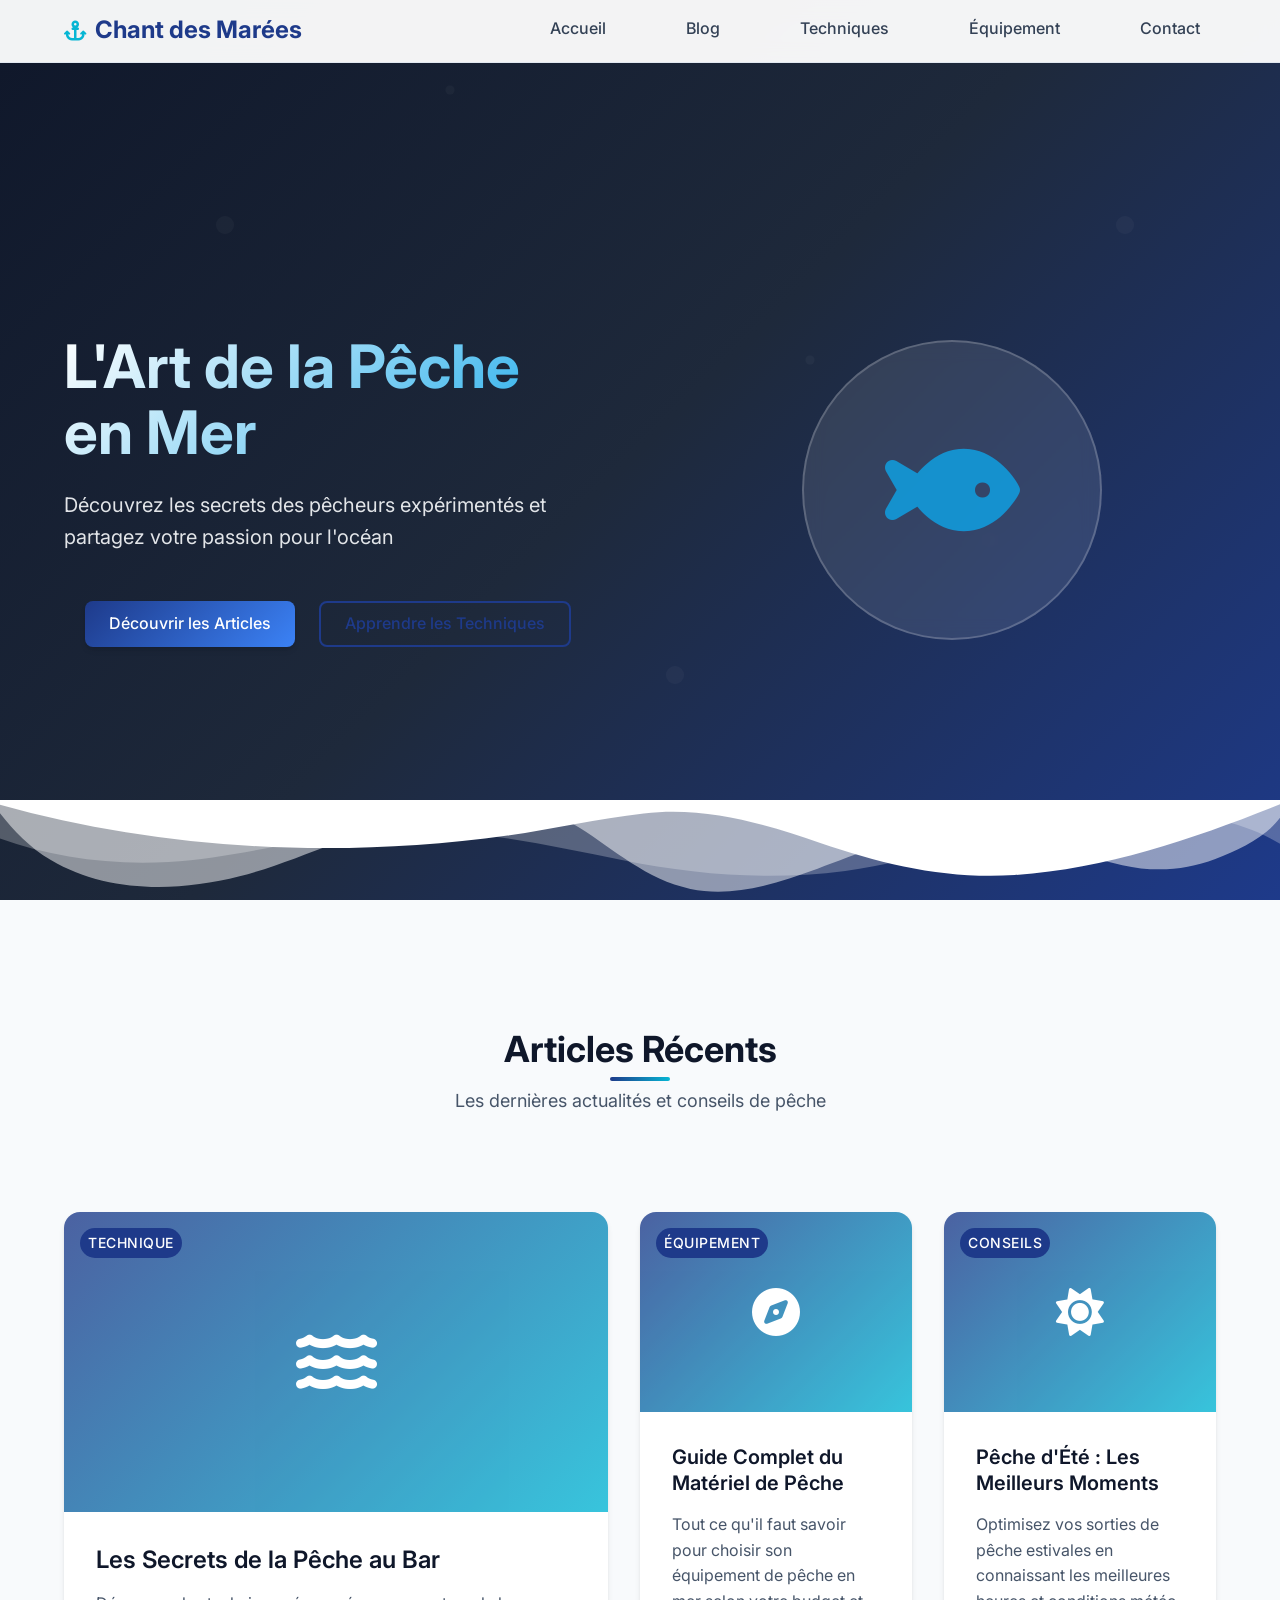
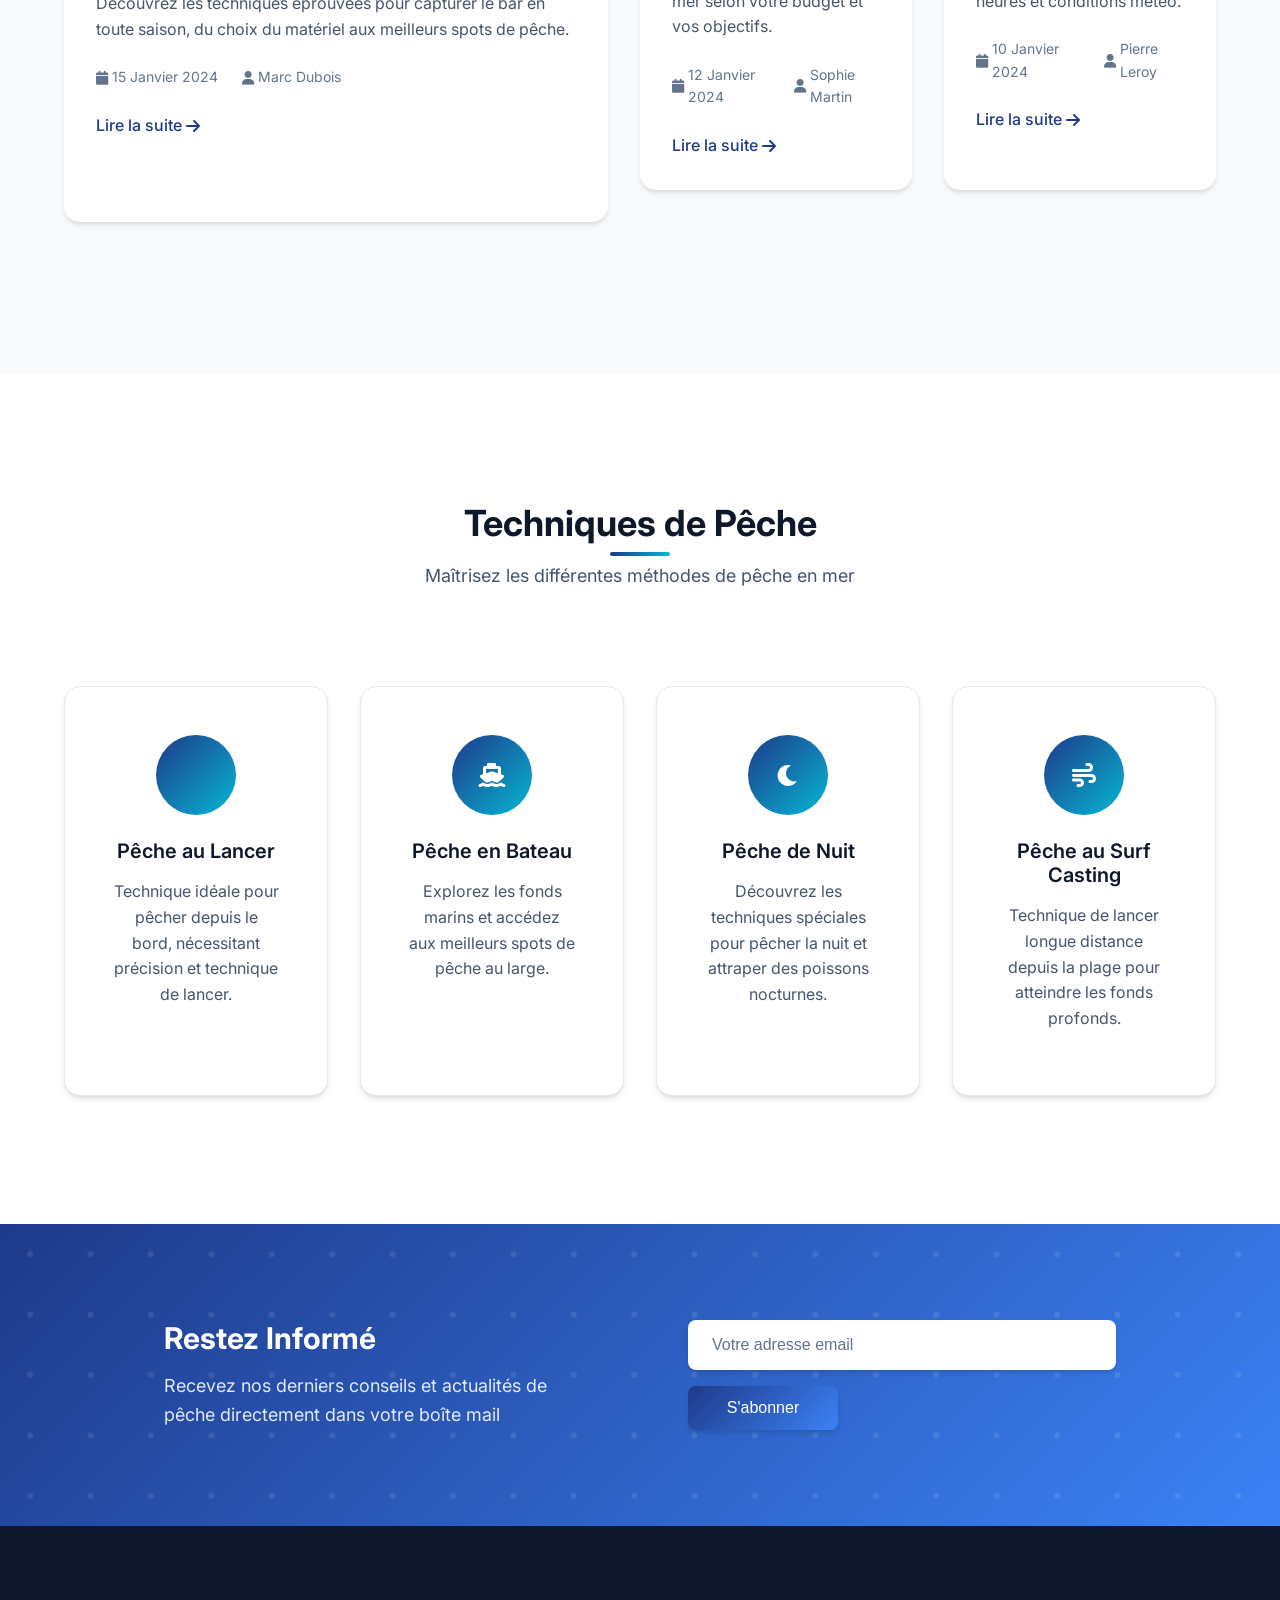
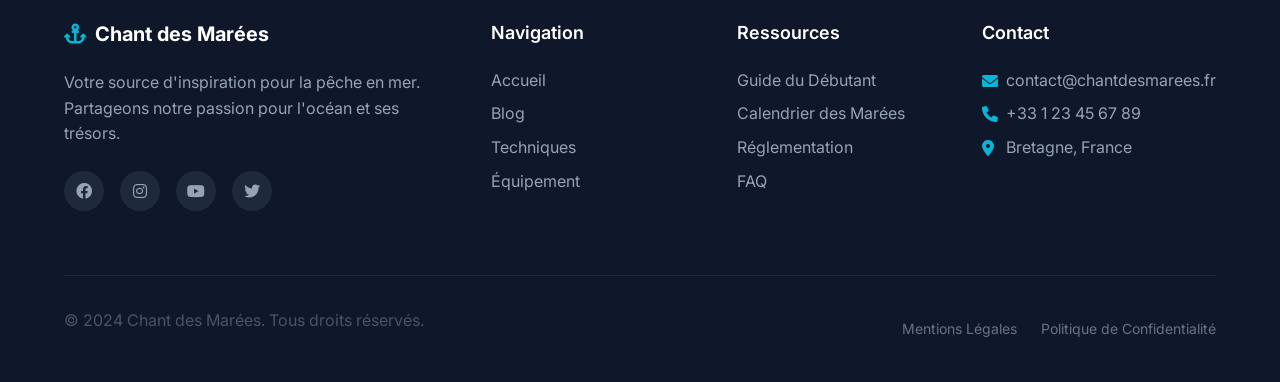
==== commit 7ac61531: "feat: add docker in project" ====
--- a/index.html
+++ b/index.html
@@ -21,10 +21,10 @@
                 </div>
                 <ul class="nav-menu">
                     <li class="nav-item">
-                        <a href="#accueil" class="nav-link active">Accueil</a>
-                    </li>
-                    <li class="nav-item">
-                        <a href="blog.html" class="nav-link">Blog</a>
+                        <a href="/" class="nav-link active">Accueil</a>
+                    </li>
+                    <li class="nav-item">
+                        <a href="/blog" class="nav-link">Blog</a>
                     </li>
                     <li class="nav-item">
                         <a href="#techniques" class="nav-link">Techniques</a>
@@ -52,7 +52,7 @@
                 <h2 class="hero-title">L'Art de la Pêche en Mer</h2>
                 <p class="hero-subtitle">Découvrez les secrets des pêcheurs expérimentés et partagez votre passion pour l'océan</p>
                 <div class="hero-buttons">
-                    <a href="#articles" class="btn btn-primary">Découvrir les Articles</a>
+                    <a href="/blog" class="btn btn-primary">Découvrir les Articles</a>
                     <a href="#techniques" class="btn btn-secondary">Apprendre les Techniques</a>
                 </div>
             </div>
@@ -215,8 +215,8 @@
                 <div class="footer-section">
                     <h4 class="footer-subtitle">Navigation</h4>
                     <ul class="footer-links">
-                        <li><a href="#accueil">Accueil</a></li>
-                        <li><a href="blog.html">Blog</a></li>
+                        <li><a href="/">Accueil</a></li>
+                        <li><a href="/blog">Blog</a></li>
                         <li><a href="#techniques">Techniques</a></li>
                         <li><a href="#equipement">Équipement</a></li>
                     </ul>
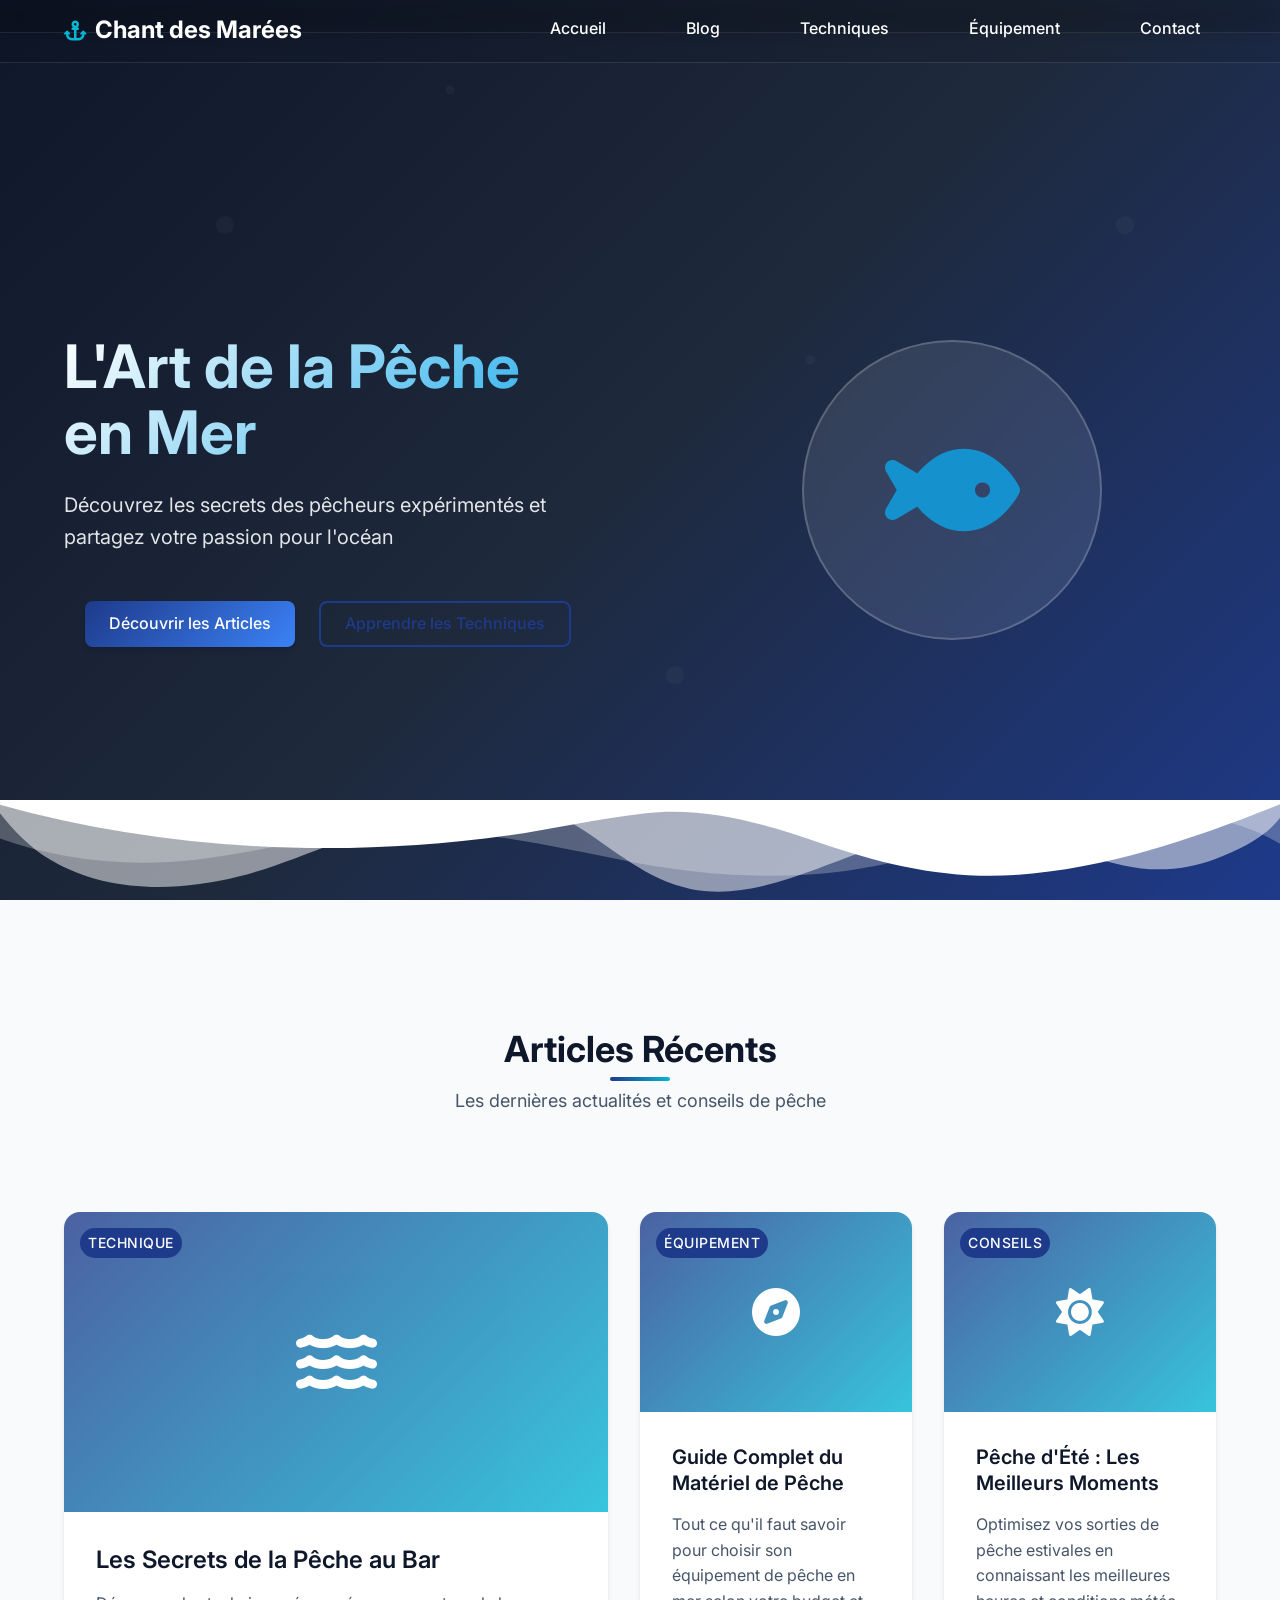
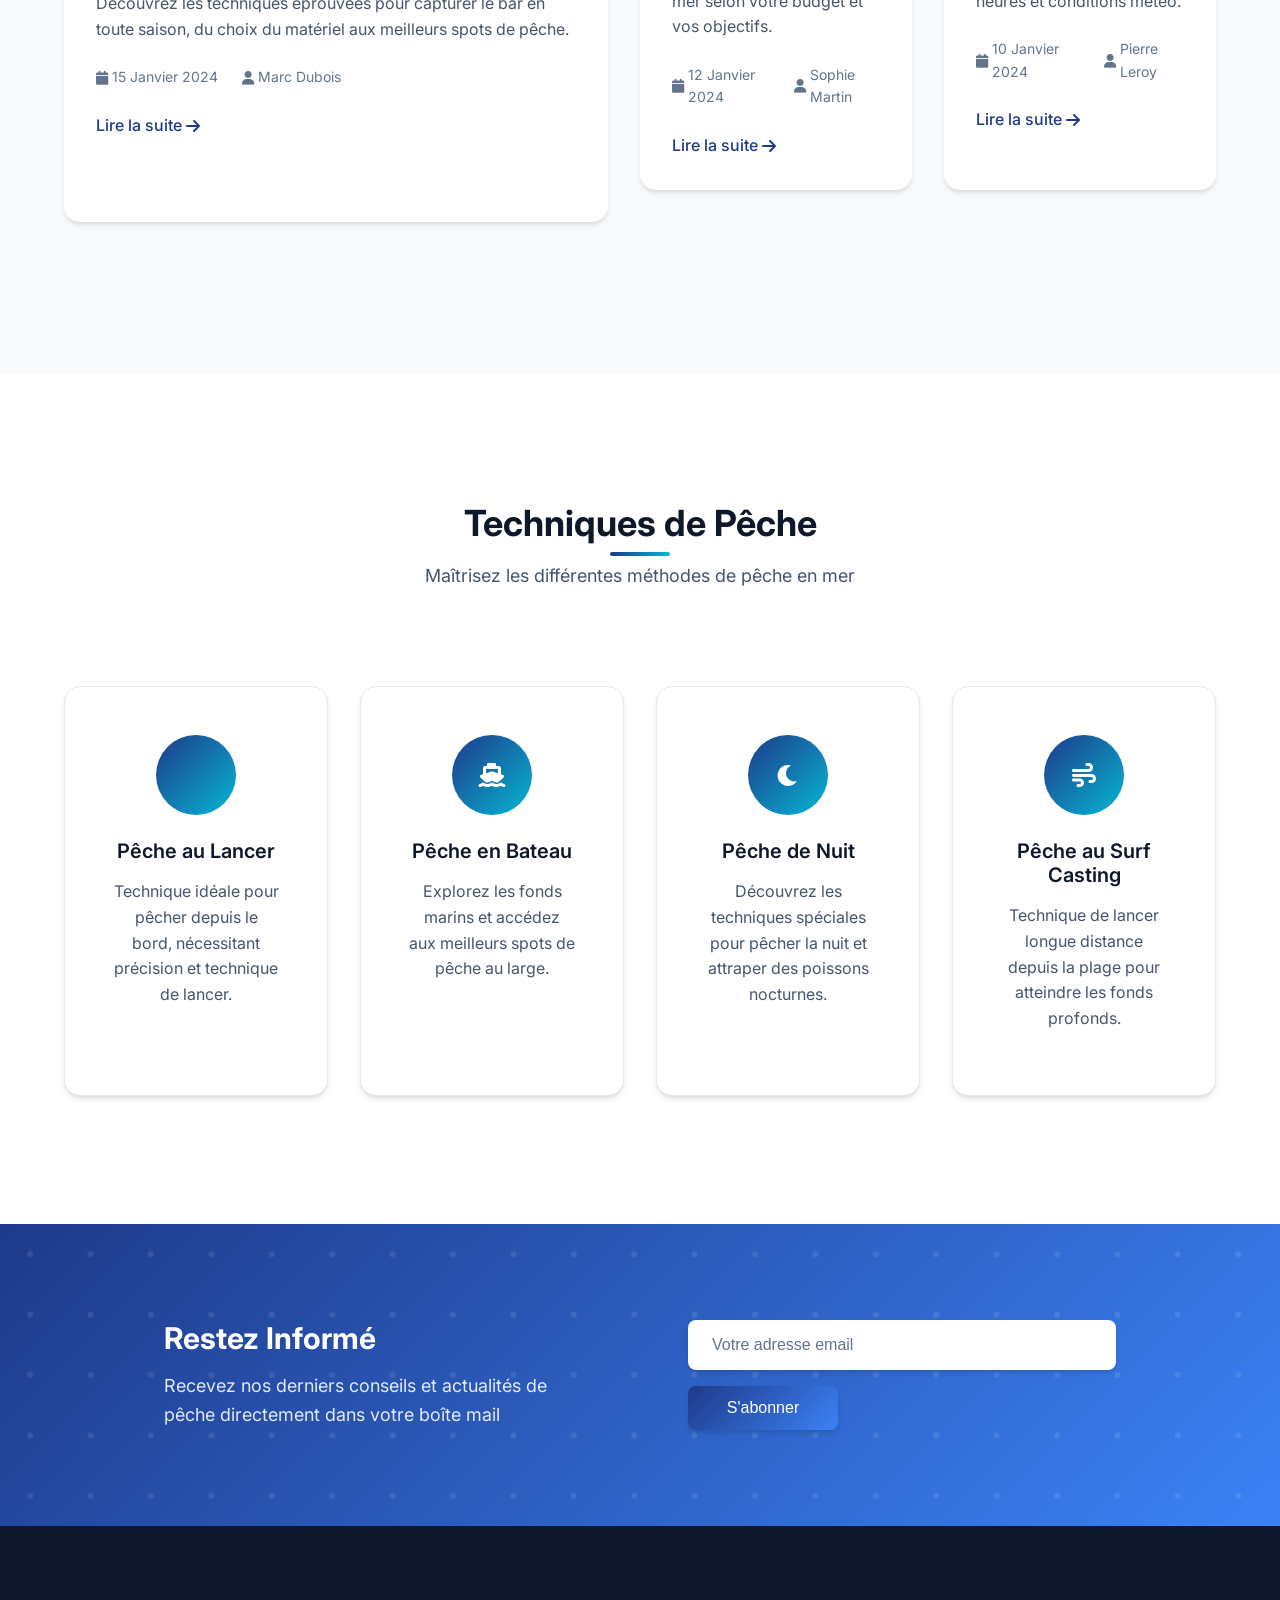
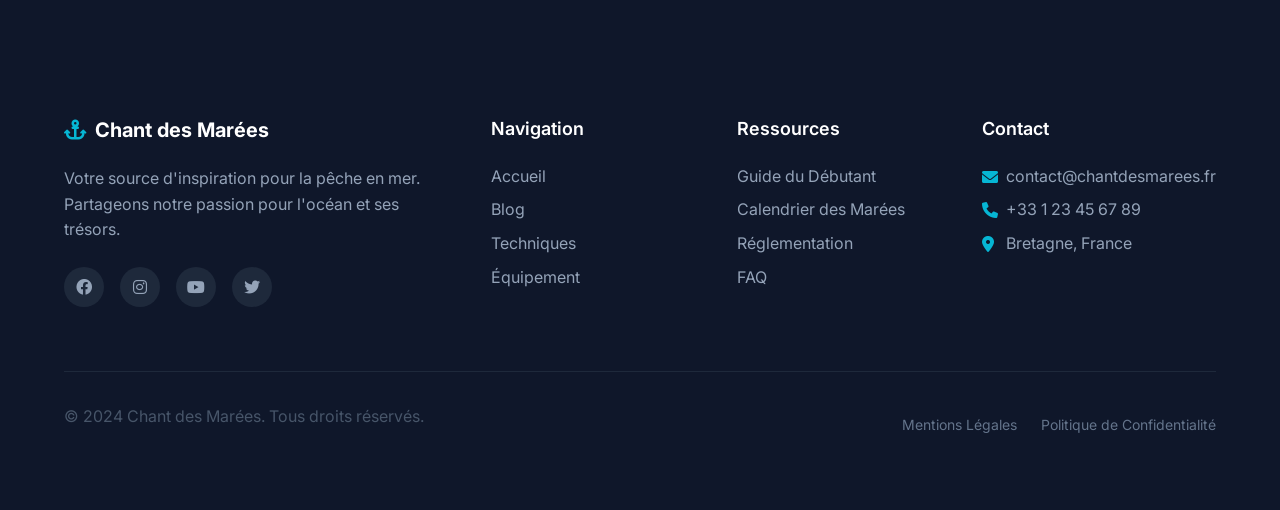
==== commit 08efee7c: "feat: add some design in nav" ====
--- a/index.html
+++ b/index.html
@@ -15,33 +15,7 @@
     <!-- Header -->
     <header class="header">
         <nav class="navbar">
-            <div class="nav-container">
-                <div class="nav-logo">
-                    <h1><i class="fas fa-anchor"></i> Chant des Marées</h1>
-                </div>
-                <ul class="nav-menu">
-                    <li class="nav-item">
-                        <a href="/" class="nav-link active">Accueil</a>
-                    </li>
-                    <li class="nav-item">
-                        <a href="/blog" class="nav-link">Blog</a>
-                    </li>
-                    <li class="nav-item">
-                        <a href="#techniques" class="nav-link">Techniques</a>
-                    </li>
-                    <li class="nav-item">
-                        <a href="#equipement" class="nav-link">Équipement</a>
-                    </li>
-                    <li class="nav-item">
-                        <a href="#contact" class="nav-link">Contact</a>
-                    </li>
-                </ul>
-                <div class="hamburger">
-                    <span class="bar"></span>
-                    <span class="bar"></span>
-                    <span class="bar"></span>
-                </div>
-            </div>
+            <!-- Template sera chargé ici -->
         </nav>
     </header>
 
@@ -252,6 +226,7 @@
         </div>
     </footer>
 
+    <script src="js/template-loader.js"></script>
     <script src="js/main.js"></script>
 </body>
 </html>
--- a/css/components.css
+++ b/css/components.css
@@ -9,14 +9,14 @@
     left: 0;
     right: 0;
     z-index: var(--z-fixed);
-    background: rgba(255, 255, 255, 0.95);
+    background: rgba(0, 0, 0, 0.1);
     backdrop-filter: blur(10px);
-    border-bottom: 1px solid var(--gray-200);
+    border-bottom: 1px solid rgba(255, 255, 255, 0.1);
     transition: all var(--transition-normal);
 }
 
 .header.scrolled {
-    background: rgba(255, 255, 255, 0.98);
+    background: rgba(0, 0, 0, 0.95);
     box-shadow: var(--shadow-lg);
 }
 
@@ -36,11 +36,12 @@
 .nav-logo h1 {
     font-size: var(--font-size-2xl);
     font-weight: 700;
-    color: var(--primary-color);
+    color: #ffffff !important;
     margin: 0;
     display: flex;
     align-items: center;
     gap: var(--spacing-sm);
+    opacity: 1 !important;
 }
 
 .nav-logo i {
@@ -62,17 +63,18 @@
 
 .nav-link {
     font-weight: 500;
-    color: var(--gray-700);
+    color: #ffffff !important;
     padding: var(--spacing-sm) var(--spacing-md);
     border-radius: var(--border-radius-md);
     transition: all var(--transition-fast);
     position: relative;
+    opacity: 1 !important;
 }
 
 .nav-link:hover,
 .nav-link.active {
-    color: var(--primary-color);
-    background: var(--gray-50);
+    color: #4a90e2 !important;
+    background: rgba(255, 255, 255, 0.1);
 }
 
 .nav-link::after {
@@ -83,7 +85,7 @@
     transform: translateX(-50%);
     width: 0;
     height: 2px;
-    background: var(--primary-color);
+    background: #4a90e2;
     transition: width var(--transition-fast);
 }
 
@@ -102,7 +104,7 @@
 .bar {
     width: 25px;
     height: 3px;
-    background: var(--gray-700);
+    background: #ffffff;
     border-radius: var(--border-radius-full);
     transition: all var(--transition-fast);
 }
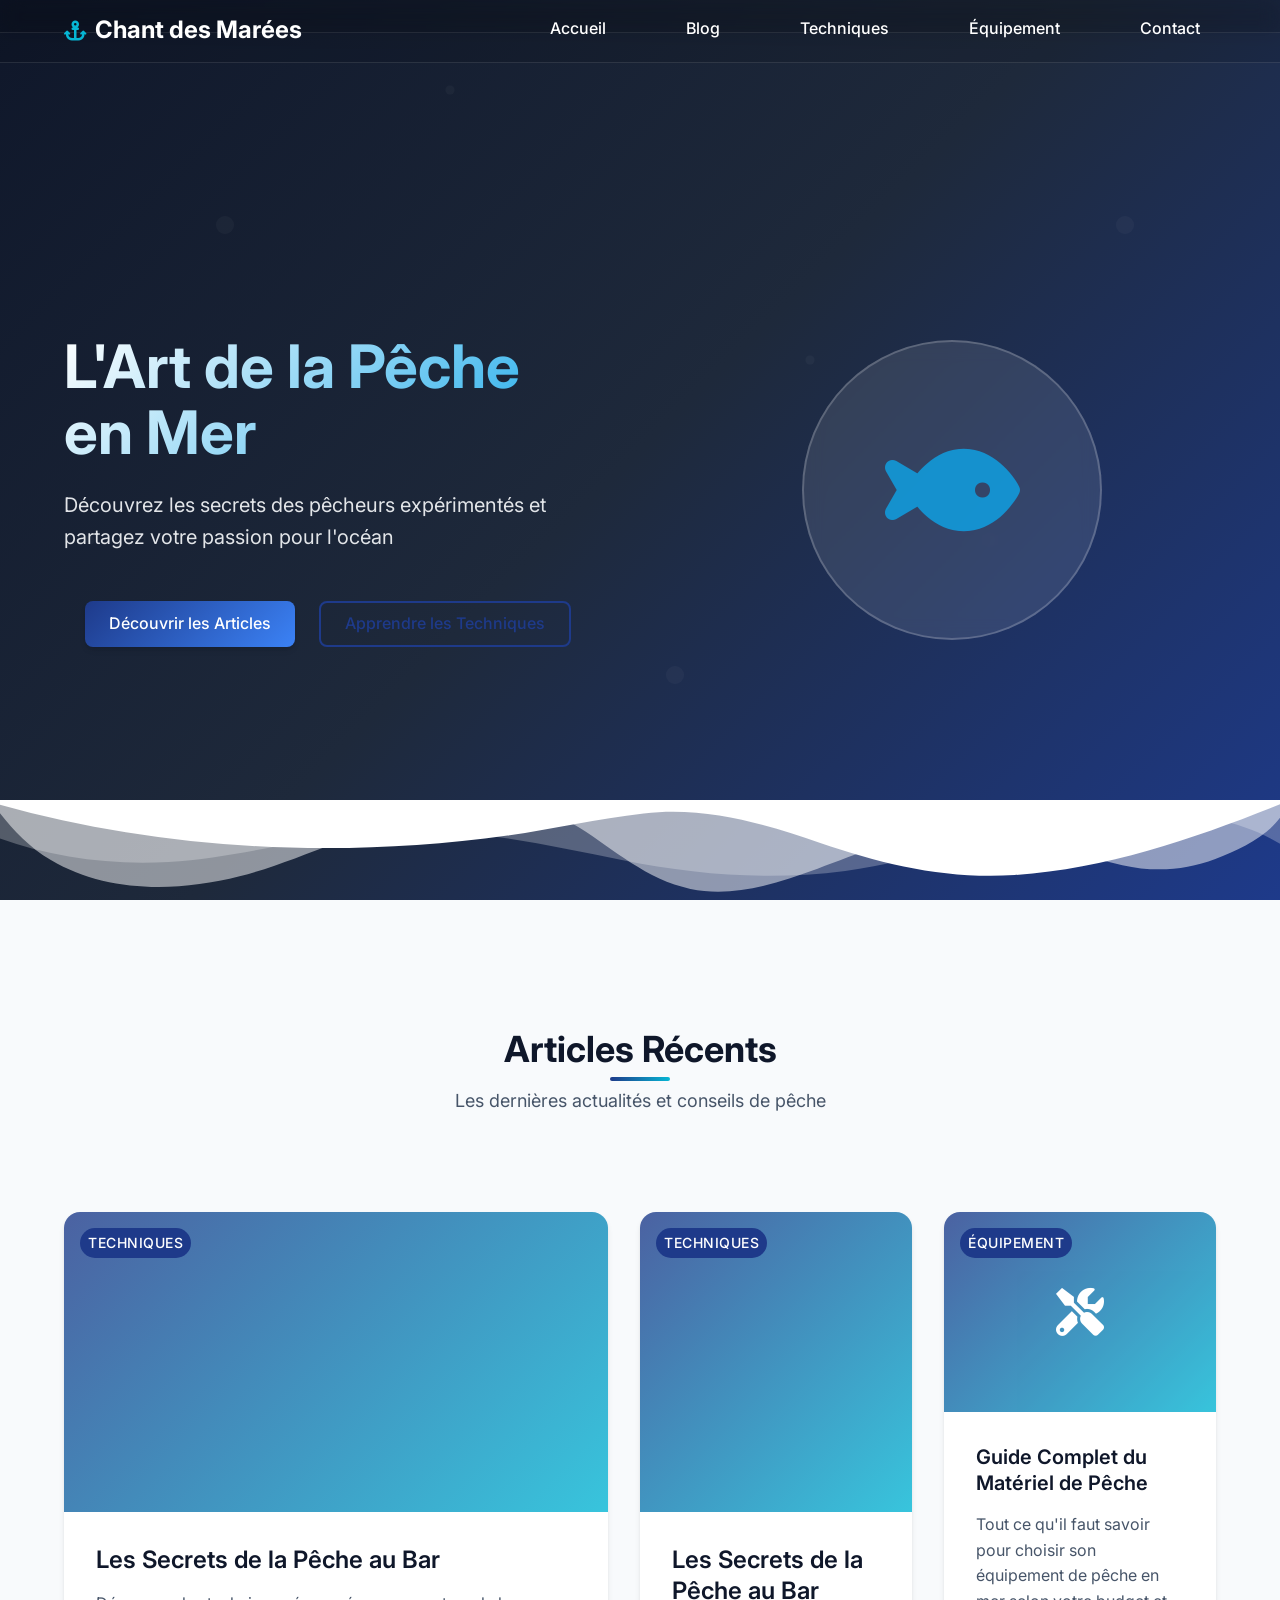
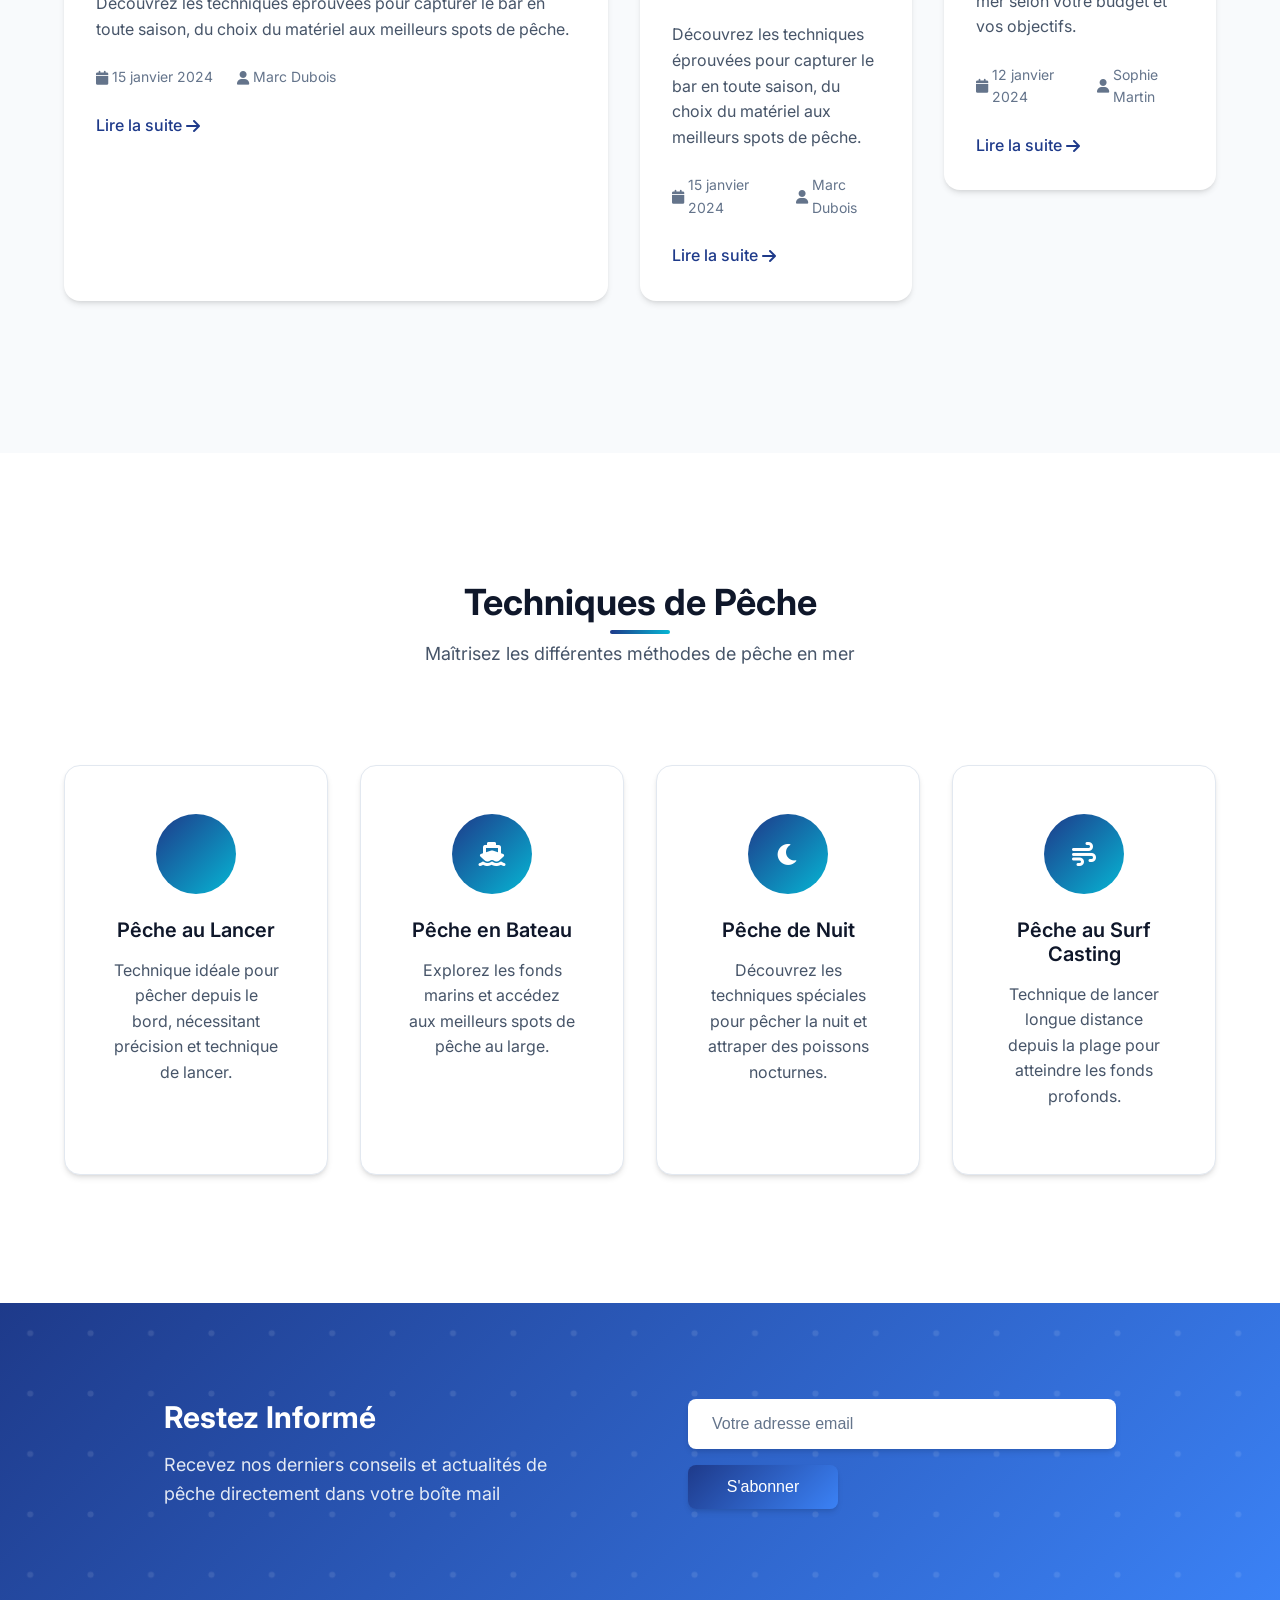
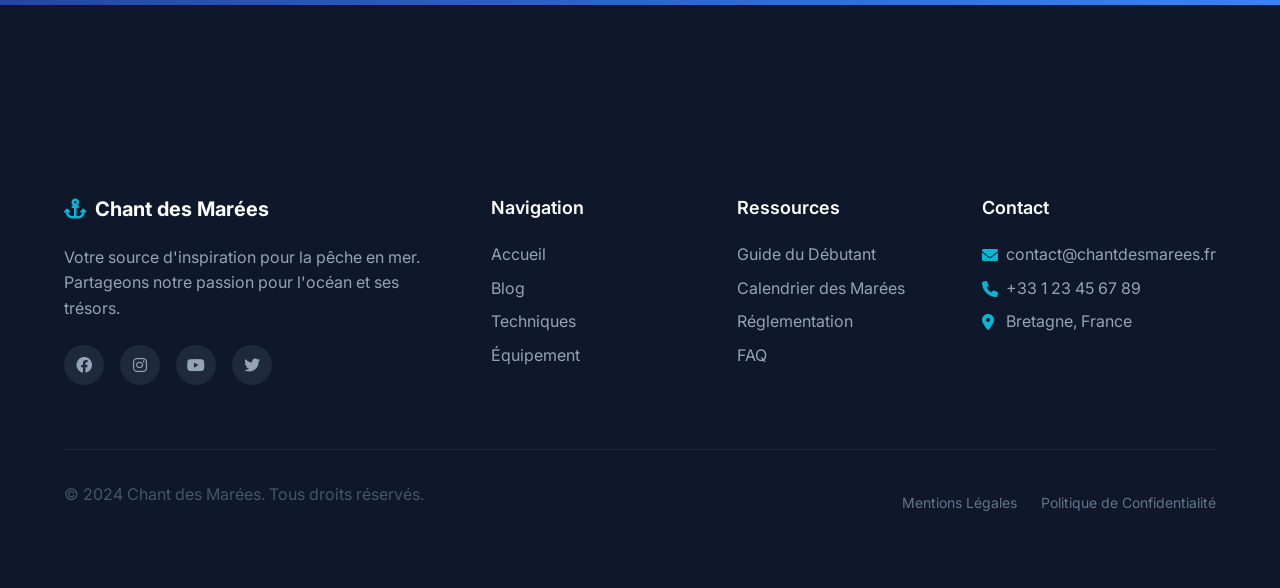
==== commit f03a675e: "feat: remove redirection for /page from index.html for github action" ====
--- a/index.html
+++ b/index.html
@@ -26,7 +26,7 @@
                 <h2 class="hero-title">L'Art de la Pêche en Mer</h2>
                 <p class="hero-subtitle">Découvrez les secrets des pêcheurs expérimentés et partagez votre passion pour l'océan</p>
                 <div class="hero-buttons">
-                    <a href="/blog" class="btn btn-primary">Découvrir les Articles</a>
+                    <a href="pages/blog.html" class="btn btn-primary">Découvrir les Articles</a>
                     <a href="#techniques" class="btn btn-secondary">Apprendre les Techniques</a>
                 </div>
             </div>
@@ -190,7 +190,7 @@
                     <h4 class="footer-subtitle">Navigation</h4>
                     <ul class="footer-links">
                         <li><a href="/">Accueil</a></li>
-                        <li><a href="/blog">Blog</a></li>
+                        <li><a href="pages/blog.html">Blog</a></li>
                         <li><a href="#techniques">Techniques</a></li>
                         <li><a href="#equipement">Équipement</a></li>
                     </ul>
@@ -227,6 +227,8 @@
     </footer>
 
     <script src="js/template-loader.js"></script>
+    <script src="js/article-loader.js"></script>
+    <script src="js/home-articles.js"></script>
     <script src="js/main.js"></script>
 </body>
 </html>
